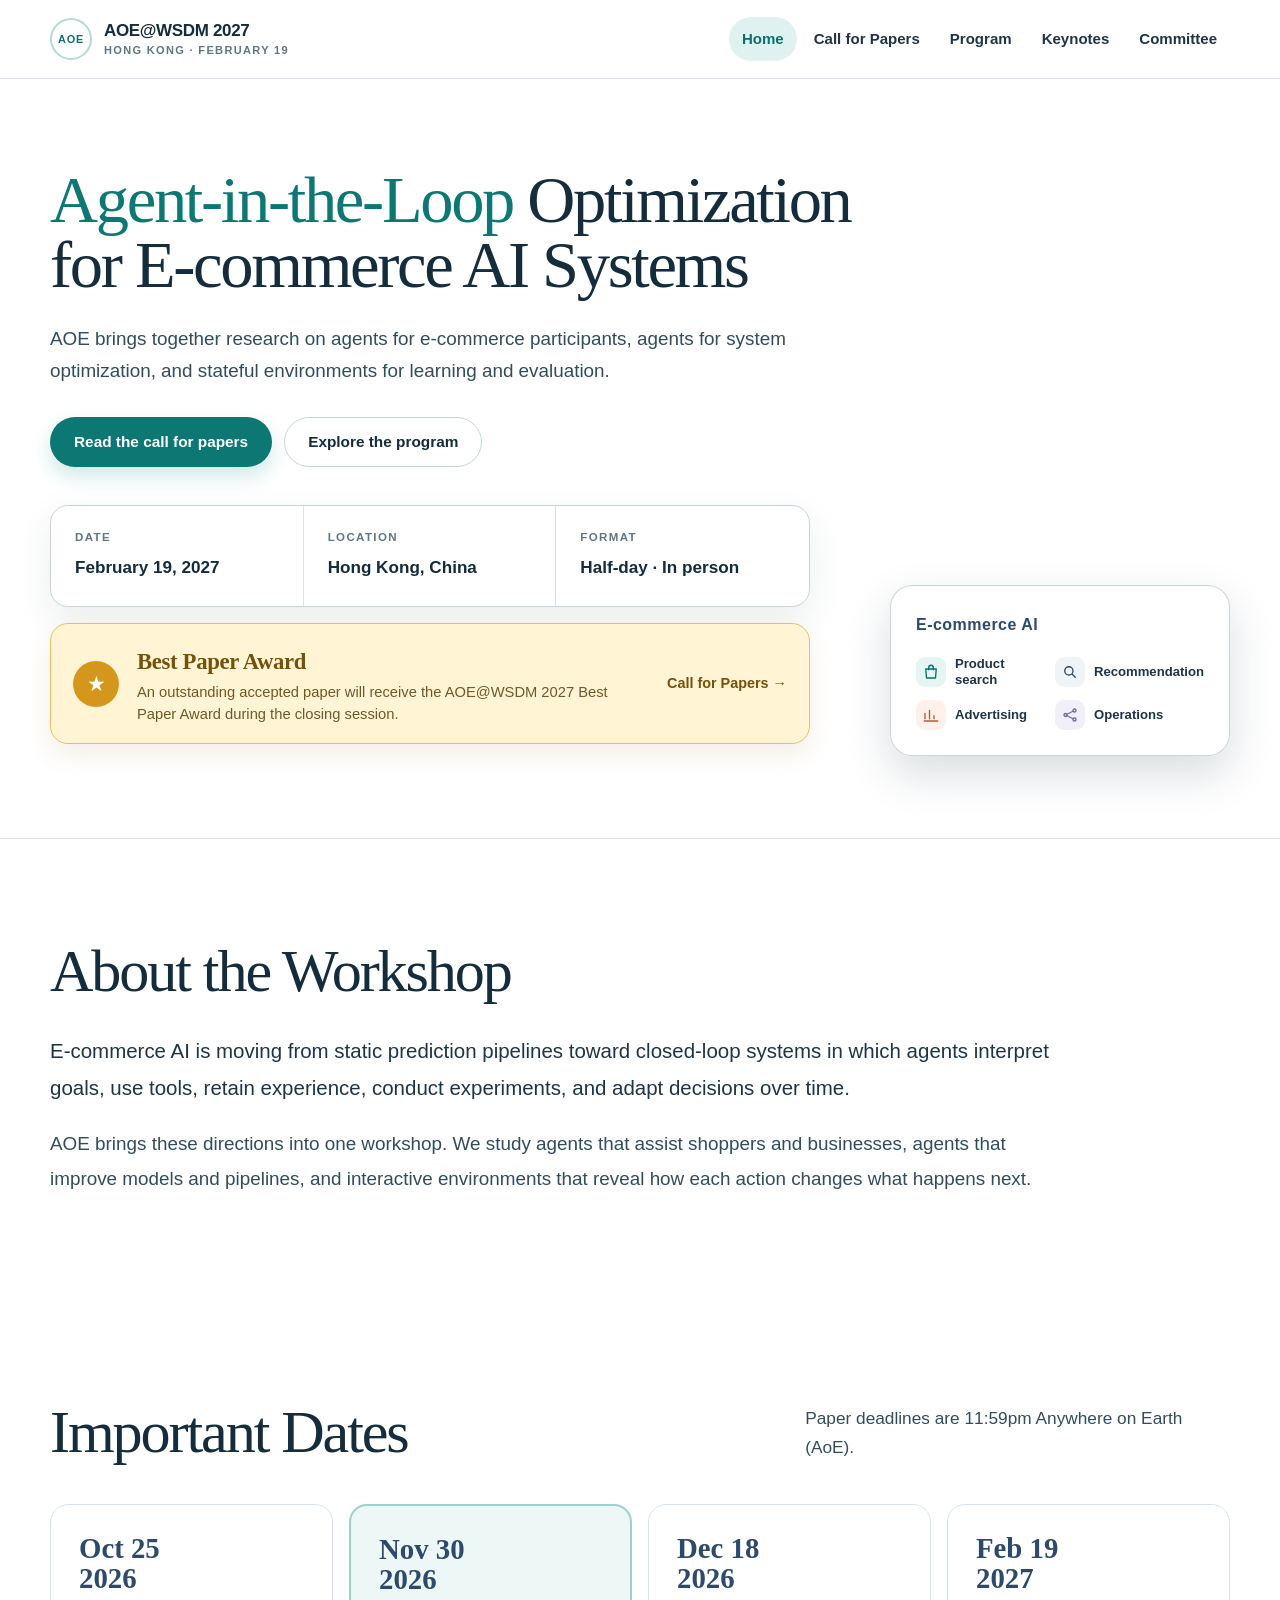
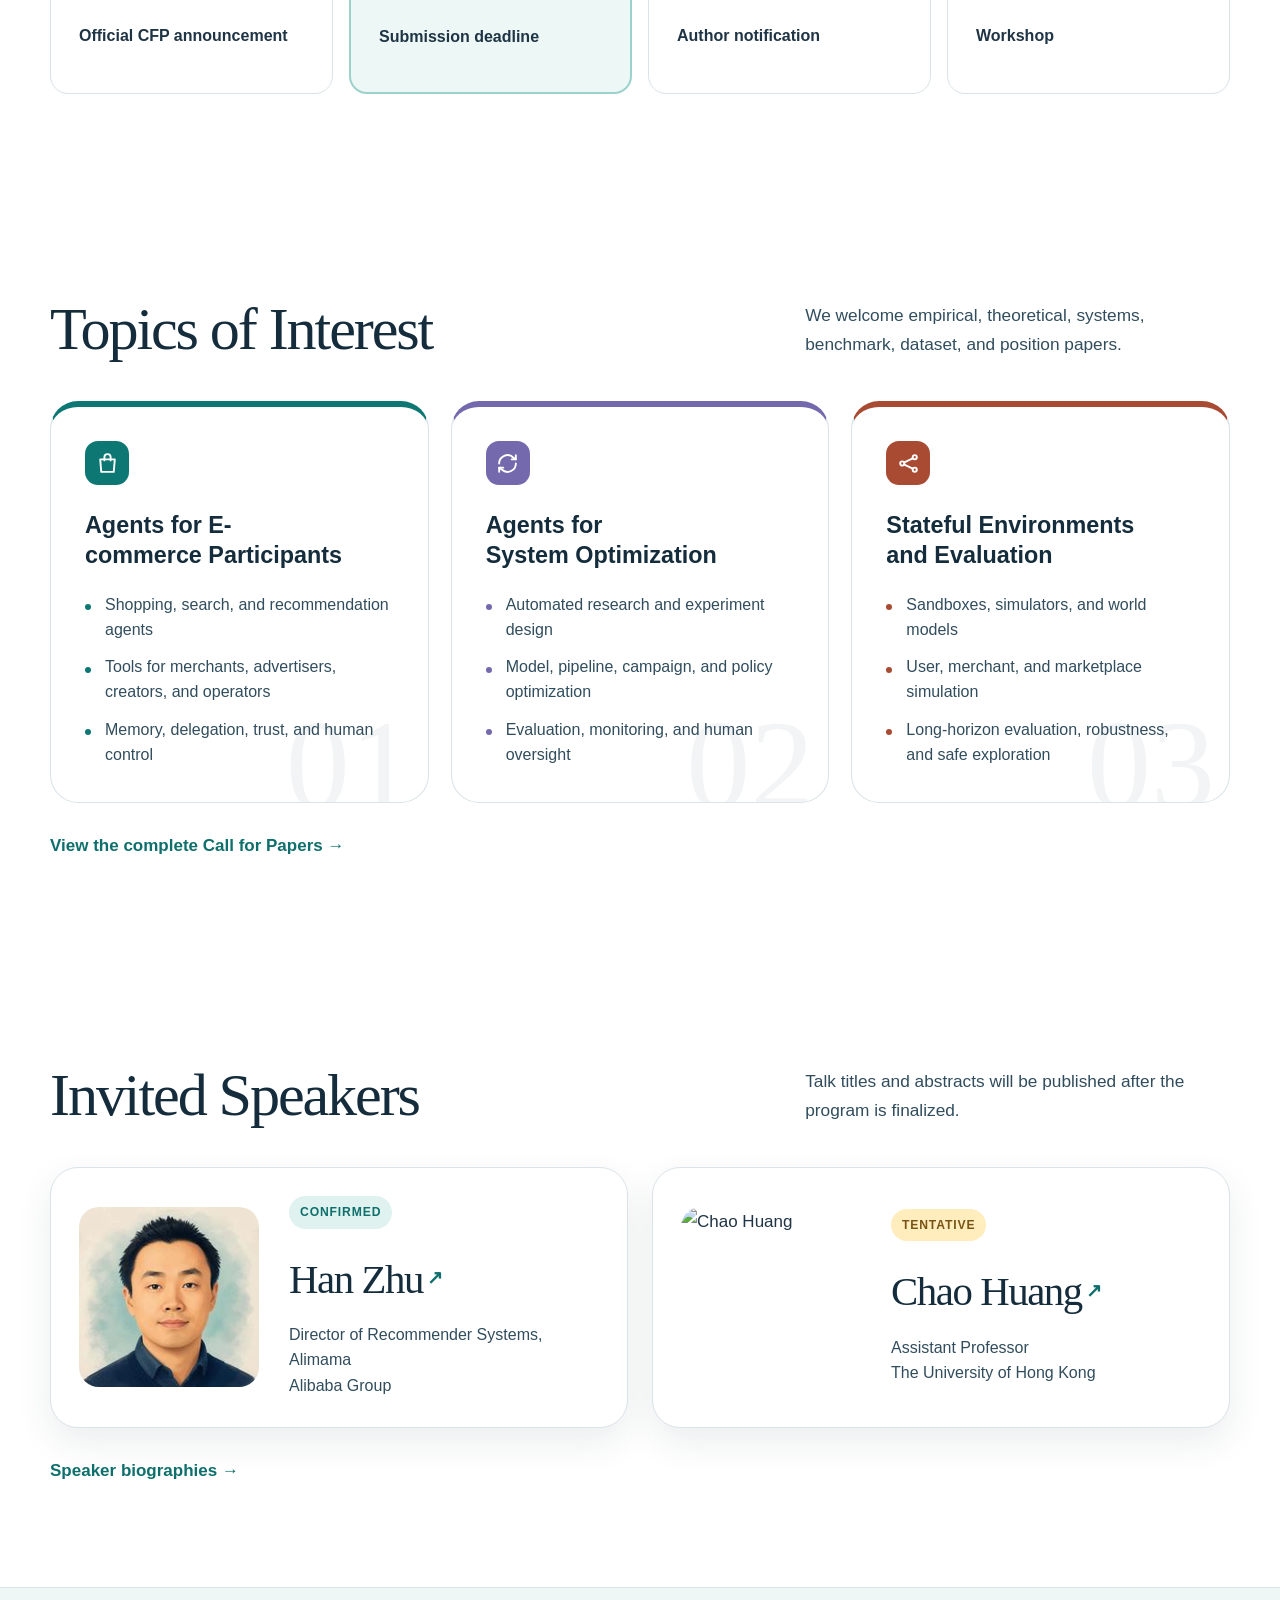
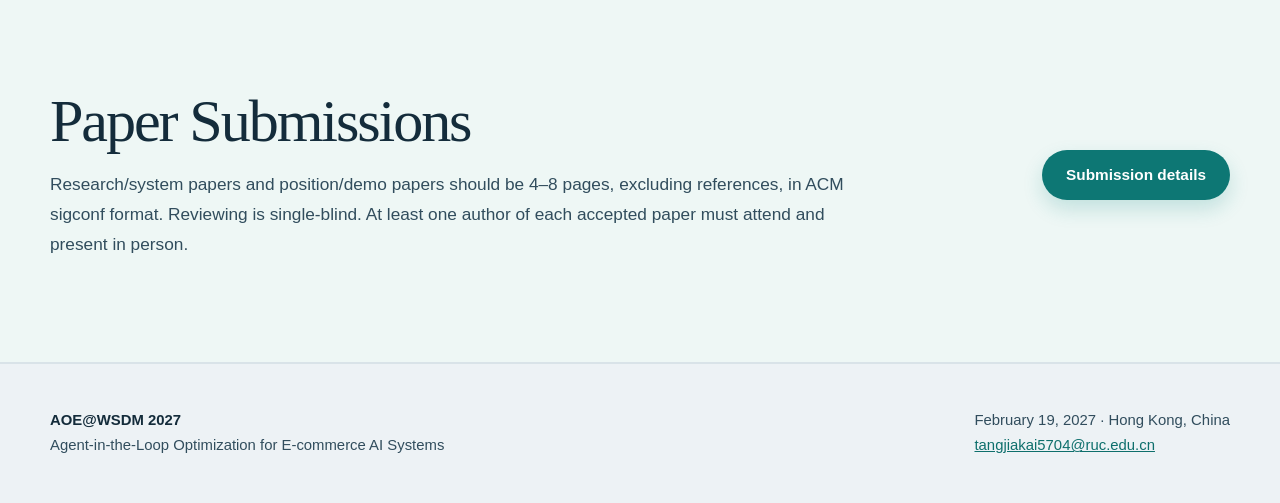
==== index.html @ 55977956 "Publish AOE workshop website" ====
<!DOCTYPE html>

<html lang="en">
<head>
<meta charset="utf-8"/>
<meta content="width=device-width, initial-scale=1" name="viewport"/>
<meta content="AOE@WSDM 2027 — Workshop on Agent-in-the-Loop Optimization for E-commerce AI Systems, February 19, 2027 in Hong Kong." name="description"/>
<title>AOE@WSDM 2027</title>
<link rel="icon" type="image/svg+xml" href="assets/favicon.svg">
<link href="assets/style.css" rel="stylesheet"/>
</head>
<body>
<a class="skip-link" href="#main">Skip to content</a>
<header class="site-header">
<div class="container header-inner">
<a aria-label="AOE at WSDM 2027 home" class="brand" href="index.html">
<span class="brand-mark">AOE</span>
<span class="brand-copy">AOE@WSDM 2027<small>Hong Kong · February 19</small></span>
</a>
<button aria-controls="site-nav" aria-expanded="false" class="menu-toggle" type="button">Menu</button>
<nav aria-label="Primary navigation" class="site-nav" id="site-nav">
<a aria-current="page" href="index.html">Home</a>
<a href="cfp.html">Call for Papers</a>
<a href="program.html">Program</a>
<a href="keynotes.html">Keynotes</a>
<a href="committee.html">Committee</a>

</nav>
</div>
</header>
<main id="main">
<section class="hero">
<div class="container">
<div class="hero-grid">
<div class="hero-copy" data-reveal="">
<h1><span class="hero-title-main"><em>Agent-in-the-Loop</em> Optimization</span><span class="hero-title-sub">for E-commerce AI Systems</span></h1>
<p class="hero-summary">AOE brings together research on agents for e-commerce participants, agents for system optimization, and stateful environments for learning and evaluation.</p>
<div class="hero-actions">
<a class="button button-primary" href="cfp.html">Read the call for papers</a>
<a class="button button-secondary" href="program.html">Explore the program</a>
</div>
</div>
</div>
<div class="hero-meta" data-reveal="">
<div class="meta-item"><span>Date</span><strong>February 19, 2027</strong></div>
<div class="meta-item"><span>Location</span><strong>Hong Kong, China</strong></div>
<div class="meta-item"><span>Format</span><strong>Half-day · In person</strong></div>
</div>
<div class="award-banner" data-reveal="">
<div aria-hidden="true" class="award-symbol">★</div>
<div class="award-copy"><strong>Best Paper Award</strong><span>An outstanding accepted paper will receive the AOE@WSDM 2027 Best Paper Award during the closing session.</span></div>
<a href="cfp.html">Call for Papers →</a>
</div>
<aside aria-label="E-commerce AI topics" class="commerce-panel" data-reveal="">
<strong>E-commerce AI</strong>
<div class="commerce-grid">
<span><svg aria-hidden="true" viewbox="0 0 24 24"><path d="M5 8h14l-1 12H6L5 8Z"></path><path d="M9 9V6a3 3 0 0 1 6 0v3"></path></svg>Product search</span>
<span><svg aria-hidden="true" viewbox="0 0 24 24"><circle cx="10.5" cy="10.5" r="5.5"></circle><path d="m15 15 4 4"></path></svg>Recommendation</span>
<span><svg aria-hidden="true" viewbox="0 0 24 24"><path d="M4 17V10M10 17V6M16 17v-4M3 20h18"></path></svg>Advertising</span>
<span><svg aria-hidden="true" viewbox="0 0 24 24"><circle cx="6" cy="12" r="2"></circle><circle cx="18" cy="6" r="2"></circle><circle cx="18" cy="18" r="2"></circle><path d="m8 11 8-4M8 13l8 4"></path></svg>Operations</span>
</div>
</aside>
</div>
</section>
<section class="section section-white" id="about">
<div class="container content-section">
<div class="section-head" data-reveal="">
<div><h2>About the Workshop</h2></div>
</div>
<div class="about-copy" data-reveal="">
<p>E-commerce AI is moving from static prediction pipelines toward closed-loop systems in which agents interpret goals, use tools, retain experience, conduct experiments, and adapt decisions over time.</p>
<p>AOE brings these directions into one workshop. We study agents that assist shoppers and businesses, agents that improve models and pipelines, and interactive environments that reveal how each action changes what happens next.</p>
</div>
</div>
</section>
<section class="section" id="dates">
<div class="container">
<div class="section-head" data-reveal="">
<div><h2>Important Dates</h2></div>
<p class="lead">Paper deadlines are 11:59pm Anywhere on Earth (AoE).</p>
</div>
<div class="date-grid" data-reveal="">
<div class="date-item"><time datetime="2026-10-25">Oct 25<br/>2026</time><span>Official CFP announcement</span></div>
<div class="date-item is-key"><time datetime="2026-11-30">Nov 30<br/>2026</time><span>Submission deadline</span></div>
<div class="date-item"><time datetime="2026-12-18">Dec 18<br/>2026</time><span>Author notification</span></div>
<div class="date-item"><time datetime="2027-02-19">Feb 19<br/>2027</time><span>Workshop</span></div>
</div>
</div>
</section>
<section class="section section-white" id="topics">
<div class="container">
<div class="section-head" data-reveal="">
<div><h2>Topics of Interest</h2></div>
<p class="lead">We welcome empirical, theoretical, systems, benchmark, dataset, and position papers.</p>
</div>
<div class="loop-grid" data-reveal="">
<article class="loop-card" data-number="01"><div aria-hidden="true" class="loop-icon"><svg viewbox="0 0 24 24"><path d="M5 8h14l-1 12H6L5 8Z"></path><path d="M9 9V6a3 3 0 0 1 6 0v3"></path></svg></div><h3>Agents for E-commerce Participants</h3><ul><li>Shopping, search, and recommendation agents</li><li>Tools for merchants, advertisers, creators, and operators</li><li>Memory, delegation, trust, and human control</li></ul></article>
<article class="loop-card" data-number="02"><div aria-hidden="true" class="loop-icon"><svg viewbox="0 0 24 24"><path d="M4 12a8 8 0 0 1 13.5-5.8L20 8"></path><path d="M20 4v4h-4"></path><path d="M20 12a8 8 0 0 1-13.5 5.8L4 16"></path><path d="M4 20v-4h4"></path></svg></div><h3>Agents for System Optimization</h3><ul><li>Automated research and experiment design</li><li>Model, pipeline, campaign, and policy optimization</li><li>Evaluation, monitoring, and human oversight</li></ul></article>
<article class="loop-card" data-number="03"><div aria-hidden="true" class="loop-icon"><svg viewbox="0 0 24 24"><circle cx="6" cy="12" r="2"></circle><circle cx="18" cy="6" r="2"></circle><circle cx="18" cy="18" r="2"></circle><path d="m8 11 8-4M8 13l8 4"></path></svg></div><h3>Stateful Environments and Evaluation</h3><ul><li>Sandboxes, simulators, and world models</li><li>User, merchant, and marketplace simulation</li><li>Long-horizon evaluation, robustness, and safe exploration</li></ul></article>
</div>
<p class="section-link" data-reveal=""><a href="cfp.html">View the complete Call for Papers →</a></p>
</div>
</section>
<section class="section" id="speakers">
<div class="container">
<div class="section-head" data-reveal="">
<div><h2>Invited Speakers</h2></div>
<p class="lead">Talk titles and abstracts will be published after the program is finalized.</p>
</div>
<div class="home-speakers" data-reveal="">
<article><img alt="Han Zhu" height="720" src="assets/han-zhu-ai.webp" width="720"/><div><span class="tag">Confirmed</span><h3><a href="https://scholar.google.com/citations?user=kAT8BcIAAAAJ&amp;hl=en" rel="noopener" target="_blank">Han Zhu</a></h3><p>Director of Recommender Systems, Alimama<br/>Alibaba Group</p></div></article>
<article><img alt="Chao Huang" height="720" src="assets/chao-huang.webp" width="720"/><div><span class="tag tentative">Tentative</span><h3><a href="https://datascience.hku.hk/people/chao-huang/" rel="noopener" target="_blank">Chao Huang</a></h3><p>Assistant Professor<br/>The University of Hong Kong</p></div></article>
</div>
<p class="section-link" data-reveal=""><a href="keynotes.html">Speaker biographies →</a></p>
</div>
</section>
<section class="section section-mint" id="submission">
<div class="container submission-summary" data-reveal="">
<div><h2>Paper Submissions</h2><p>Research/system papers and position/demo papers should be 4–8 pages, excluding references, in ACM sigconf format. Reviewing is single-blind. At least one author of each accepted paper must attend and present in person.</p></div>
<a class="button button-primary" href="cfp.html">Submission details</a>
</div>
</section>
</main>
<footer class="site-footer"><div class="container footer-inner"><p><strong>AOE@WSDM 2027</strong><br/>Agent-in-the-Loop Optimization for E-commerce AI Systems</p><p>February 19, 2027 · Hong Kong, China<br/><a href="mailto:tangjiakai5704@ruc.edu.cn">tangjiakai5704@ruc.edu.cn</a></p></div></footer>
<script src="assets/site.js"></script>
</body>
</html>
---- assets/style.css ----
:root {
  --ink: #1f3445;
  --ink-strong: #142c3b;
  --text: #314d5d;
  --muted: #607684;
  --teal: #0d7774;
  --teal-dark: #0e6f6c;
  --teal-soft: #e4f5f2;
  --navy: #2d4a6b;
  --blue-soft: #eef4f8;
  --orange: #a94a32;
  --orange-soft: #fff1e9;
  --purple: #7569ad;
  --purple-soft: #f1eff9;
  --award: #d4971c;
  --award-dark: #76510a;
  --award-bg: #fff5d5;
  --paper: #f6f8fa;
  --white: #fff;
  --line: #d9e3e8;
  --line-strong: #c6d5dd;
  --shadow: 0 14px 36px rgba(31, 52, 69, .09);
  --radius-lg: 28px;
  --radius: 18px;
  --container: min(1180px, calc(100% - 48px));
}

* { box-sizing: border-box; }
html { scroll-behavior: smooth; }
body {
  margin: 0;
  overflow-x: hidden;
  color: var(--ink);
  background: var(--white);
  font-family: "Helvetica Neue", Arial, ui-sans-serif, sans-serif;
  font-size: 17px;
  line-height: 1.72;
  text-rendering: optimizeLegibility;
}
::selection { color: var(--ink-strong); background: #cdece8; }
a { color: inherit; }
img { display: block; max-width: 100%; }
button { font: inherit; }
.container { width: var(--container); margin-inline: auto; }
.skip-link { position: fixed; top: 10px; left: 10px; z-index: 100; padding: 9px 14px; transform: translateY(-180%); border-radius: 999px; color: white; background: var(--ink-strong); text-decoration: none; }
.skip-link:focus { transform: none; }

.site-header { position: sticky; top: 0; z-index: 40; border-bottom: 1px solid var(--line); background: rgba(255,255,255,.96); }
.header-inner { min-height: 78px; display: flex; align-items: center; justify-content: space-between; gap: 28px; }
.brand { display: inline-flex; align-items: center; gap: 12px; color: var(--ink-strong); text-decoration: none; font-weight: 800; letter-spacing: -.02em; }
.brand-mark { width: 42px; height: 42px; display: grid; place-items: center; flex: 0 0 auto; border: 2px solid #b8d8d6; border-radius: 50%; color: var(--teal-dark); font-size: .68rem; letter-spacing: .07em; }
.brand-copy { display: grid; line-height: 1.05; }
.brand-copy small { margin-top: 5px; color: var(--muted); font-size: .69rem; font-weight: 700; letter-spacing: .12em; text-transform: uppercase; }
.site-nav { display: flex; align-items: center; gap: 4px; }
.site-nav a { padding: 9px 13px; border-radius: 999px; color: var(--ink); text-decoration: none; font-size: .94rem; font-weight: 700; }
.site-nav a:hover, .site-nav a:focus-visible { color: var(--teal-dark); background: #eff7f6; }
.site-nav a[aria-current="page"] { color: var(--teal-dark); background: #dff2ef; }
.menu-toggle { display: none; padding: 9px 14px; border: 1px solid var(--line-strong); border-radius: 999px; color: var(--ink-strong); background: white; font-weight: 750; }

h1, h2, h3 { margin-top: 0; text-wrap: balance; }
.hero h1, .page-hero h1, .section h2, .speaker-card h2, .home-speakers h3, .award-copy strong, .award-note strong {
  font-family: Georgia, "Times New Roman", serif;
  font-weight: 500;
  letter-spacing: -.035em;
}

.hero {
  position: relative;
  min-height: 760px;
  overflow: hidden;
  border-bottom: 1px solid var(--line);
  background:
    linear-gradient(90deg, #fff 0%, #fff 43%, rgba(255,255,255,.95) 52%, rgba(255,255,255,.35) 72%, rgba(255,255,255,.08) 100%),
    url("hong-kong-harbour.webp") 82% center / cover no-repeat;
}
.hero::after { content: ""; position: absolute; inset: auto 0 0; height: 90px; background: linear-gradient(to bottom, transparent, rgba(255,255,255,.8)); pointer-events: none; }
.hero > .container { position: relative; z-index: 2; padding-top: 88px; padding-bottom: 82px; }
.hero-copy { max-width: 990px; }
.hero h1 { max-width: 1100px; margin-bottom: 26px; color: var(--ink-strong); font-size: clamp(3.8rem, 5.2vw, 4.85rem); line-height: .98; }
.hero h1 em { color: var(--teal); font-style: normal; }
.hero-title-main, .hero-title-sub { display: block; }
.hero-title-main { white-space: nowrap; }
.hero-summary { max-width: 760px; margin: 0; color: var(--text); font-size: 1.18rem; line-height: 1.68; }
.hero-actions { display: flex; flex-wrap: wrap; gap: 12px; margin-top: 30px; }
.button { display: inline-flex; align-items: center; justify-content: center; min-height: 50px; padding: 0 23px; border: 1px solid transparent; border-radius: 999px; text-decoration: none; font-size: .96rem; font-weight: 780; transition: transform .18s ease, box-shadow .18s ease, background .18s ease; }
.button:hover { transform: translateY(-2px); }
.button-primary { color: white; background: var(--teal); box-shadow: 0 9px 20px rgba(22,139,135,.20); }
.button-primary:hover { background: var(--teal-dark); }
.button-secondary { border-color: var(--line-strong); color: var(--ink-strong); background: white; }
.button-secondary:hover { box-shadow: var(--shadow); }
.button-muted { width: 100%; margin-top: 22px; color: var(--muted); background: var(--paper); cursor: default; }
.hero-meta { display: grid; grid-template-columns: repeat(3, 1fr); max-width: 760px; margin-top: 38px; overflow: hidden; border: 1px solid var(--line-strong); border-radius: var(--radius); background: white; box-shadow: var(--shadow); }
.meta-item { min-height: 100px; padding: 22px 24px; border-right: 1px solid var(--line); }
.meta-item:last-child { border-right: 0; }
.meta-item span { display: block; margin-bottom: 5px; color: var(--muted); font-size: .72rem; font-weight: 800; letter-spacing: .12em; text-transform: uppercase; }
.meta-item strong { color: var(--ink-strong); font-size: 1.07rem; }
.award-banner { display: grid; grid-template-columns: auto minmax(0, 1fr) auto; align-items: center; gap: 18px; max-width: 760px; margin-top: 16px; padding: 18px 22px; border: 1px solid #e5c35c; border-radius: var(--radius); color: var(--award-dark); background: var(--award-bg); box-shadow: 0 10px 26px rgba(142,102,22,.11); }
.award-symbol { width: 46px; height: 46px; display: grid; place-items: center; border-radius: 50%; color: white; background: var(--award); font-size: 1.3rem; }
.award-copy { display: grid; gap: 1px; }
.award-copy strong { font-size: 1.42rem; font-weight: 600; letter-spacing: -.015em; }
.award-copy span { color: #6f5927; font-size: .92rem; line-height: 1.48; }
.award-banner > a { color: var(--award-dark); font-size: .9rem; font-weight: 800; text-decoration: none; white-space: nowrap; }
.award-banner > a:hover { text-decoration: underline; text-underline-offset: 4px; }
.commerce-panel { position: absolute; right: 0; bottom: 70px; width: 340px; padding: 25px; border: 1px solid rgba(198,213,221,.95); border-radius: 22px; background: rgba(255,255,255,.94); box-shadow: 0 18px 45px rgba(20,44,59,.16); }
.commerce-panel > strong { display: block; margin-bottom: 17px; color: var(--navy); font-size: 1rem; letter-spacing: .03em; }
.commerce-grid { display: grid; grid-template-columns: 1fr 1fr; gap: 12px; }
.commerce-grid span { display: grid; grid-template-columns: 30px 1fr; align-items: center; gap: 9px; color: var(--ink); font-size: .82rem; font-weight: 700; line-height: 1.25; }
.commerce-grid svg { width: 30px; height: 30px; padding: 6px; border-radius: 9px; fill: none; stroke: currentColor; stroke-width: 1.8; stroke-linecap: round; stroke-linejoin: round; color: var(--teal-dark); background: var(--teal-soft); }
.commerce-grid span:nth-child(2) svg { color: var(--navy); background: var(--blue-soft); }
.commerce-grid span:nth-child(3) svg { color: #b85b42; background: var(--orange-soft); }
.commerce-grid span:nth-child(4) svg { color: var(--purple); background: var(--purple-soft); }

.section { padding: clamp(82px, 8vw, 112px) 0; }
.section-white { background: white; }
.section-mint { border-block: 1px solid var(--line); background: #eef7f5; }
.section-head { display: grid; grid-template-columns: minmax(0, 1fr) minmax(300px, .62fr); align-items: end; gap: 70px; margin-bottom: 42px; }
.section h2 { margin-bottom: 0; color: var(--ink-strong); font-size: clamp(3.1rem, 4.7vw, 4.55rem); line-height: 1; }
.lead { margin: 0; color: var(--text); font-size: 1.08rem; line-height: 1.68; }
.content-section .section-head { display: block; margin-bottom: 30px; }
.about-copy { max-width: 1000px; color: var(--text); font-size: 1.18rem; line-height: 1.85; }
.about-copy p { margin: 0; }
.about-copy p:first-child { color: var(--ink); font-size: 1.28rem; }
.about-copy p + p { margin-top: 20px; }

.date-grid { display: grid; grid-template-columns: repeat(4, 1fr); gap: 16px; }
.date-item { min-height: 190px; padding: 28px; border: 1px solid var(--line); border-radius: var(--radius); background: white; }
.date-item.is-key { border: 2px solid #9cd2cb; background: #edf8f6; }
.date-item time { display: block; color: var(--navy); font-family: Georgia, serif; font-size: 1.8rem; font-weight: 600; line-height: 1.05; }
.date-item span { display: block; margin-top: 30px; color: var(--ink); font-size: 1rem; font-weight: 750; line-height: 1.45; }

.loop-grid { display: grid; grid-template-columns: repeat(3, 1fr); gap: 22px; }
.loop-card { position: relative; min-height: 360px; overflow: hidden; padding: 34px; border: 1px solid var(--line); border-radius: var(--radius-lg); background: white; }
.loop-card:nth-child(1) { border-top: 6px solid var(--teal); }
.loop-card:nth-child(2) { border-top: 6px solid var(--purple); }
.loop-card:nth-child(3) { border-top: 6px solid var(--orange); }
.loop-card::after { content: attr(data-number); position: absolute; right: 14px; bottom: -27px; color: rgba(31,52,69,.055); font-family: Georgia, serif; font-size: 8rem; line-height: 1; }
.loop-icon { width: 44px; height: 44px; display: grid; place-items: center; border-radius: 13px; color: white; background: var(--teal); font-size: .77rem; font-weight: 850; }
.loop-card:nth-child(2) .loop-icon { background: var(--purple); }
.loop-card:nth-child(3) .loop-icon { background: var(--orange); }
.loop-card h3 { position: relative; z-index: 1; margin: 26px 0 0; color: var(--ink-strong); font-size: 1.46rem; line-height: 1.28; }
.loop-card ul { position: relative; z-index: 1; margin: 22px 0 0; padding: 0; list-style: none; }
.loop-card li { position: relative; margin-top: 13px; padding-left: 20px; color: var(--text); font-size: 1rem; line-height: 1.55; }
.loop-card li::before { content: ""; position: absolute; left: 0; top: .7em; width: 6px; height: 6px; border-radius: 50%; background: var(--teal); }
.loop-card:nth-child(2) li::before { background: var(--purple); }
.loop-card:nth-child(3) li::before { background: var(--orange); }
.section-link { margin: 28px 0 0; }
.section-link a { color: var(--teal-dark); font-weight: 800; text-decoration: none; }
.section-link a:hover { text-decoration: underline; text-underline-offset: 4px; }

.home-speakers { display: grid; grid-template-columns: repeat(2, minmax(0, 1fr)); gap: 24px; }
.home-speakers article { display: grid; grid-template-columns: 180px minmax(0, 1fr); align-items: center; gap: 30px; min-height: 238px; padding: 28px; border: 1px solid var(--line); border-radius: var(--radius-lg); background: white; box-shadow: var(--shadow); }
.home-speakers img { width: 180px; height: 180px; object-fit: cover; border-radius: 20px; }
.home-speakers h3 { margin: 16px 0 7px; color: var(--ink-strong); font-size: 2.55rem; }
.home-speakers p { margin: 0; color: var(--text); font-size: 1rem; line-height: 1.6; }
.tag { display: inline-flex; padding: 6px 11px; border-radius: 999px; color: var(--teal-dark); background: #dff2ef; font-size: .76rem; font-weight: 850; letter-spacing: .07em; text-transform: uppercase; }
.tag.tentative { color: #775415; background: #ffedbd; }

.submission-summary { display: grid; grid-template-columns: minmax(0, 1fr) auto; align-items: center; gap: 64px; }
.submission-summary h2 { margin-bottom: 18px; }
.submission-summary p { max-width: 820px; margin: 0; color: var(--text); font-size: 1.08rem; line-height: 1.75; }

.page-hero { padding: clamp(72px, 8vw, 104px) 0; border-bottom: 1px solid var(--line); background: var(--blue-soft); }
.page-hero-inner { max-width: 900px; }
.page-hero h1 { margin: 0; color: var(--ink-strong); font-size: clamp(3.5rem, 6vw, 5.7rem); line-height: .98; }
.page-hero p { max-width: 780px; margin: 22px 0 0; color: var(--text); font-size: 1.18rem; line-height: 1.72; }
.page-grid { display: grid; grid-template-columns: minmax(0, 1fr) 320px; align-items: start; gap: clamp(52px, 7vw, 88px); }
.prose { max-width: 830px; }
.prose h2 { margin: 66px 0 18px; color: var(--ink-strong); font-size: clamp(2.2rem, 3.3vw, 3rem); line-height: 1.08; }
.prose h2:first-child { margin-top: 0; }
.prose h3 { margin: 40px 0 12px; color: var(--navy); font-size: 1.28rem; line-height: 1.4; }
.prose p, .prose li { color: var(--text); font-size: 1.02rem; line-height: 1.77; }
.prose ul { margin: 14px 0 28px; padding: 20px 26px 20px 46px; border: 1px solid var(--line); border-radius: var(--radius); background: #fafcfd; }
.prose li { margin: 9px 0; padding-left: 6px; }
.prose li::marker { color: var(--teal); }
.format-grid { display: grid; grid-template-columns: repeat(2, 1fr); gap: 16px; margin: 26px 0; }
.format-card { padding: 27px; border: 1px solid var(--line); border-radius: var(--radius); background: white; }
.format-card span { display: inline-flex; padding: 5px 10px; border-radius: 999px; color: var(--teal-dark); background: var(--teal-soft); font-size: .76rem; font-weight: 850; letter-spacing: .07em; text-transform: uppercase; }
.format-card h3 { margin: 16px 0 8px; color: var(--ink-strong); }
.format-card p { margin: 0; font-size: .98rem; }
.notice { margin: 28px 0; padding: 21px 24px; border-left: 5px solid var(--teal); color: var(--text); background: #eef7f6; }
.award-note { display: grid; grid-template-columns: auto 1fr; gap: 17px; margin: 30px 0; padding: 23px 25px; border: 1px solid #e5c35c; border-radius: var(--radius); background: var(--award-bg); }
.award-note > span { width: 40px; height: 40px; display: grid; place-items: center; border-radius: 50%; color: white; background: var(--award); }
.award-note strong { color: var(--award-dark); font-size: 1.4rem; font-weight: 600; }
.award-note p { margin: 5px 0 0; color: #69582f; }
.side-card { position: sticky; top: 104px; padding: 28px; border: 1px solid var(--line); border-radius: var(--radius); background: white; box-shadow: var(--shadow); }
.side-card h2 { margin: 0 0 20px; font-family: inherit; font-size: 1.38rem; font-weight: 800; letter-spacing: -.02em; }
.side-card dl { margin: 0; }
.side-card dt { margin-top: 17px; color: var(--muted); font-size: .75rem; font-weight: 850; letter-spacing: .1em; text-transform: uppercase; }
.side-card dd { margin: 3px 0 0; color: var(--ink-strong); font-weight: 750; line-height: 1.5; }

.schedule-wrap { overflow: hidden; border: 1px solid var(--line); border-radius: var(--radius-lg); background: white; box-shadow: var(--shadow); }
.schedule { width: 100%; border-collapse: collapse; }
.schedule th, .schedule td { padding: 22px 27px; border-bottom: 1px solid var(--line); text-align: left; }
.schedule tr:last-child td { border-bottom: 0; }
.schedule th { color: var(--navy); background: #eef3f6; font-size: .78rem; letter-spacing: .12em; text-transform: uppercase; }
.schedule td { color: var(--ink); font-size: 1.02rem; }
.schedule td:first-child { width: 175px; color: var(--teal-dark); font-weight: 850; white-space: nowrap; }
.schedule td strong { color: var(--ink-strong); }

.speaker-stack { display: grid; gap: 22px; }
.speaker-card { display: grid; grid-template-columns: 230px minmax(0, 1fr); align-items: center; gap: 42px; padding: 38px; border: 1px solid var(--line); border-radius: var(--radius-lg); background: white; box-shadow: var(--shadow); }
.speaker-photo { width: 230px; height: 230px; overflow: hidden; border-radius: 24px; background: var(--paper); }
.speaker-photo img { width: 100%; height: 100%; object-fit: cover; }
.speaker-card h2 { margin: 15px 0 4px; color: var(--ink-strong); font-size: clamp(2.8rem, 4vw, 4rem); }
.speaker-role { margin: 0 0 13px; color: var(--teal-dark); font-size: .96rem; font-weight: 780; }
.speaker-card p:last-child { margin: 0; color: var(--text); font-size: 1rem; line-height: 1.72; }

.person-grid { display: grid; grid-template-columns: repeat(2, minmax(0, 1fr)); gap: 24px; }
.person-card { position: relative; display: grid; grid-template-columns: 108px minmax(0, 1fr); grid-template-rows: auto auto 1fr; column-gap: 24px; align-items: start; min-height: 225px; padding: 29px; border: 1px solid var(--line); border-radius: var(--radius); background: white; }
.person-avatar { grid-column: 1; grid-row: 1 / span 3; width: 108px; height: 108px; overflow: hidden; border-radius: 22px; background: var(--paper); }
.person-avatar img { width: 100%; height: 100%; object-fit: cover; }
.person-card h3, .person-role, .person-card p:last-child { grid-column: 2; }
.person-card h3 { align-self: end; margin: 7px 0 4px; color: var(--ink-strong); font-size: 1.3rem; }
.person-role { min-height: 0; margin: 0 0 12px; color: var(--teal-dark); font-size: .88rem; font-weight: 780; line-height: 1.45; }
.person-card p:last-child { margin: 0; color: var(--text); font-size: .97rem; line-height: 1.68; }
.person-badge { position: absolute; right: 18px; top: 18px; padding: 5px 9px; border-radius: 999px; color: var(--teal-dark); background: var(--teal-soft); font-size: .68rem; font-weight: 850; letter-spacing: .07em; text-transform: uppercase; }

.empty-state { padding: clamp(48px, 8vw, 88px); border: 1px dashed #aebfc9; border-radius: var(--radius-lg); text-align: center; background: white; }
.empty-state h2 { max-width: 700px; margin: 0 auto 14px; color: var(--ink-strong); font-size: clamp(2.3rem, 4.2vw, 3.7rem); line-height: 1.08; }
.empty-state p { max-width: 680px; margin: 0 auto; color: var(--text); font-size: 1.05rem; }
.site-footer { padding: 44px 0; border-top: 1px solid var(--line); background: #edf2f5; }
.footer-inner { display: flex; justify-content: space-between; gap: 40px; color: var(--text); font-size: .93rem; }
.footer-inner p { margin: 0; }
.footer-inner strong { color: var(--ink-strong); }
.footer-inner a { color: var(--teal-dark); }

@media (prefers-reduced-motion: reduce) {
  *, *::before, *::after { scroll-behavior: auto !important; animation: none !important; transition: none !important; }
}

@media (max-width: 1080px) {
  .hero-title-main { white-space: normal; }
  .commerce-panel { display: none; }
  .person-grid { grid-template-columns: 1fr; }
}

@media (max-width: 920px) {
  :root { --container: min(100% - 36px, 1180px); }
  .menu-toggle { display: block; }
  .site-nav { display: none; position: absolute; top: 70px; left: 18px; right: 18px; padding: 14px; flex-direction: column; align-items: stretch; border: 1px solid var(--line); border-radius: var(--radius); background: white; box-shadow: var(--shadow); }
  .site-nav.is-open { display: flex; }
  .site-nav a { padding: 11px 13px; }
  .hero { min-height: 0; background: linear-gradient(180deg, rgba(255,255,255,.96) 0%, rgba(255,255,255,.78) 56%, rgba(255,255,255,.18) 100%), url("hong-kong-harbour.webp") center bottom / cover no-repeat; }
  .hero > .container { padding-top: 70px; padding-bottom: 310px; }
  .hero-copy { max-width: 850px; }
  .hero h1 { font-size: clamp(3.4rem, 8vw, 4.5rem); }
  .section-head { grid-template-columns: 1fr; gap: 20px; }
  .date-grid { grid-template-columns: repeat(2, 1fr); }
  .loop-grid { grid-template-columns: 1fr; }
  .loop-card { min-height: 0; }
  .home-speakers { grid-template-columns: 1fr; }
  .page-grid { grid-template-columns: 1fr; }
  .side-card { position: static; }
  .speaker-card { grid-template-columns: 190px minmax(0, 1fr); }
  .speaker-photo { width: 190px; height: 190px; }
  .submission-summary { grid-template-columns: 1fr; gap: 28px; }
  .submission-summary .button { justify-self: start; }
}

@media (max-width: 620px) {
  :root { --container: min(100% - 28px, 1180px); }
  body { font-size: 16px; }
  .header-inner { min-height: 70px; }
  .brand-copy small { display: none; }
  .brand-mark { width: 38px; height: 38px; }
  .hero > .container { padding-top: 58px; padding-bottom: 220px; }
  .hero h1 { font-size: clamp(2.72rem, 12vw, 3.35rem); }
  .hero-summary { font-size: 1.04rem; }
  .hero-actions { flex-direction: column; }
  .hero-actions .button { width: 100%; }
  .hero-meta { grid-template-columns: 1fr; }
  .meta-item { min-height: 78px; padding: 16px 20px; border-right: 0; border-bottom: 1px solid var(--line); }
  .meta-item:last-child { border-bottom: 0; }
  .award-banner { grid-template-columns: auto minmax(0, 1fr); gap: 14px; padding: 18px; }
  .award-banner > a { grid-column: 2; }
  .award-copy strong { font-size: 1.25rem; }
  .award-copy span { font-size: .9rem; }
  .section { padding: 72px 0; }
  .section h2 { font-size: clamp(2.7rem, 12vw, 3.5rem); }
  .about-copy, .about-copy p:first-child { font-size: 1.07rem; line-height: 1.8; }
  .date-grid, .format-grid { grid-template-columns: 1fr; }
  .date-item { min-height: 145px; }
  .date-item span { margin-top: 21px; }
  .loop-card { padding: 28px; }
  .home-speakers article { grid-template-columns: 110px minmax(0, 1fr); min-height: 0; gap: 20px; padding: 21px; }
  .home-speakers img { width: 110px; height: 110px; border-radius: 16px; }
  .home-speakers h3 { margin-top: 11px; font-size: 1.9rem; }
  .home-speakers p { font-size: .94rem; }
  .page-hero { padding: 64px 0; }
  .page-hero h1 { font-size: clamp(3rem, 14vw, 4.2rem); }
  .page-hero p { font-size: 1.05rem; }
  .prose ul { padding: 18px 20px 18px 39px; }
  .schedule-wrap { overflow: hidden; }
  .schedule { min-width: 0; table-layout: fixed; }
  .schedule th, .schedule td { padding: 16px 14px; }
  .schedule th:first-child, .schedule td:first-child { width: 112px; }
  .schedule td:first-child { font-size: .9rem; white-space: normal; }
  .speaker-card { grid-template-columns: 1fr; gap: 24px; padding: 27px; }
  .speaker-photo { width: 170px; height: 170px; }
  .person-card { grid-template-columns: 90px minmax(0, 1fr); min-height: 0; padding: 23px; column-gap: 18px; }
  .person-avatar { width: 90px; height: 90px; }
  .person-card .person-badge { position: static; grid-column: 2; grid-row: 1; justify-self: start; margin-bottom: 3px; }
  .person-card p:last-child { grid-column: 1 / -1; margin-top: 17px; }
  .footer-inner { flex-direction: column; gap: 18px; }
}
.loop-icon svg { width: 25px; height: 25px; fill: none; stroke: currentColor; stroke-width: 1.8; stroke-linecap: round; stroke-linejoin: round; }

/* Launch-readiness fixes. */
.portal-status { margin: 22px 0 0; padding-top: 18px; border-top: 1px solid var(--line); color: var(--text); font-size: .93rem; line-height: 1.55; }
.person-card h3 a, .speaker-card h2 a, .home-speakers h3 a { color: inherit; text-decoration: none; }
.person-card h3 a::after, .speaker-card h2 a::after, .home-speakers h3 a::after { content: " ↗"; color: var(--teal-dark); font-family: Arial, sans-serif; font-size: .47em; font-weight: 700; vertical-align: .45em; }
.person-card h3 a:hover, .speaker-card h2 a:hover, .home-speakers h3 a:hover { color: var(--teal-dark); text-decoration: underline; text-decoration-thickness: 1px; text-underline-offset: 4px; }

@media (max-width: 620px) {
  .hero > .container { padding-bottom: 165px; }
  .hero-meta { grid-template-columns: 1fr 1fr; }
  .meta-item { min-height: 72px; padding: 14px 17px; border-right: 1px solid var(--line); }
  .meta-item:first-child { grid-column: 1 / -1; border-right: 0; }
  .meta-item:nth-child(2) { border-bottom: 0; }
  .meta-item:last-child { border-right: 0; }
  .meta-item strong { font-size: .98rem; line-height: 1.35; }
  .date-grid { gap: 10px; }
  .date-item { display: grid; grid-template-columns: 105px minmax(0, 1fr); align-items: center; gap: 16px; min-height: 0; padding: 20px; }
  .date-item time { font-size: 1.42rem; }
  .date-item span { margin-top: 0; font-size: .96rem; }
  .page-hero { padding: 56px 0; }
  .section { padding: 66px 0; }
}
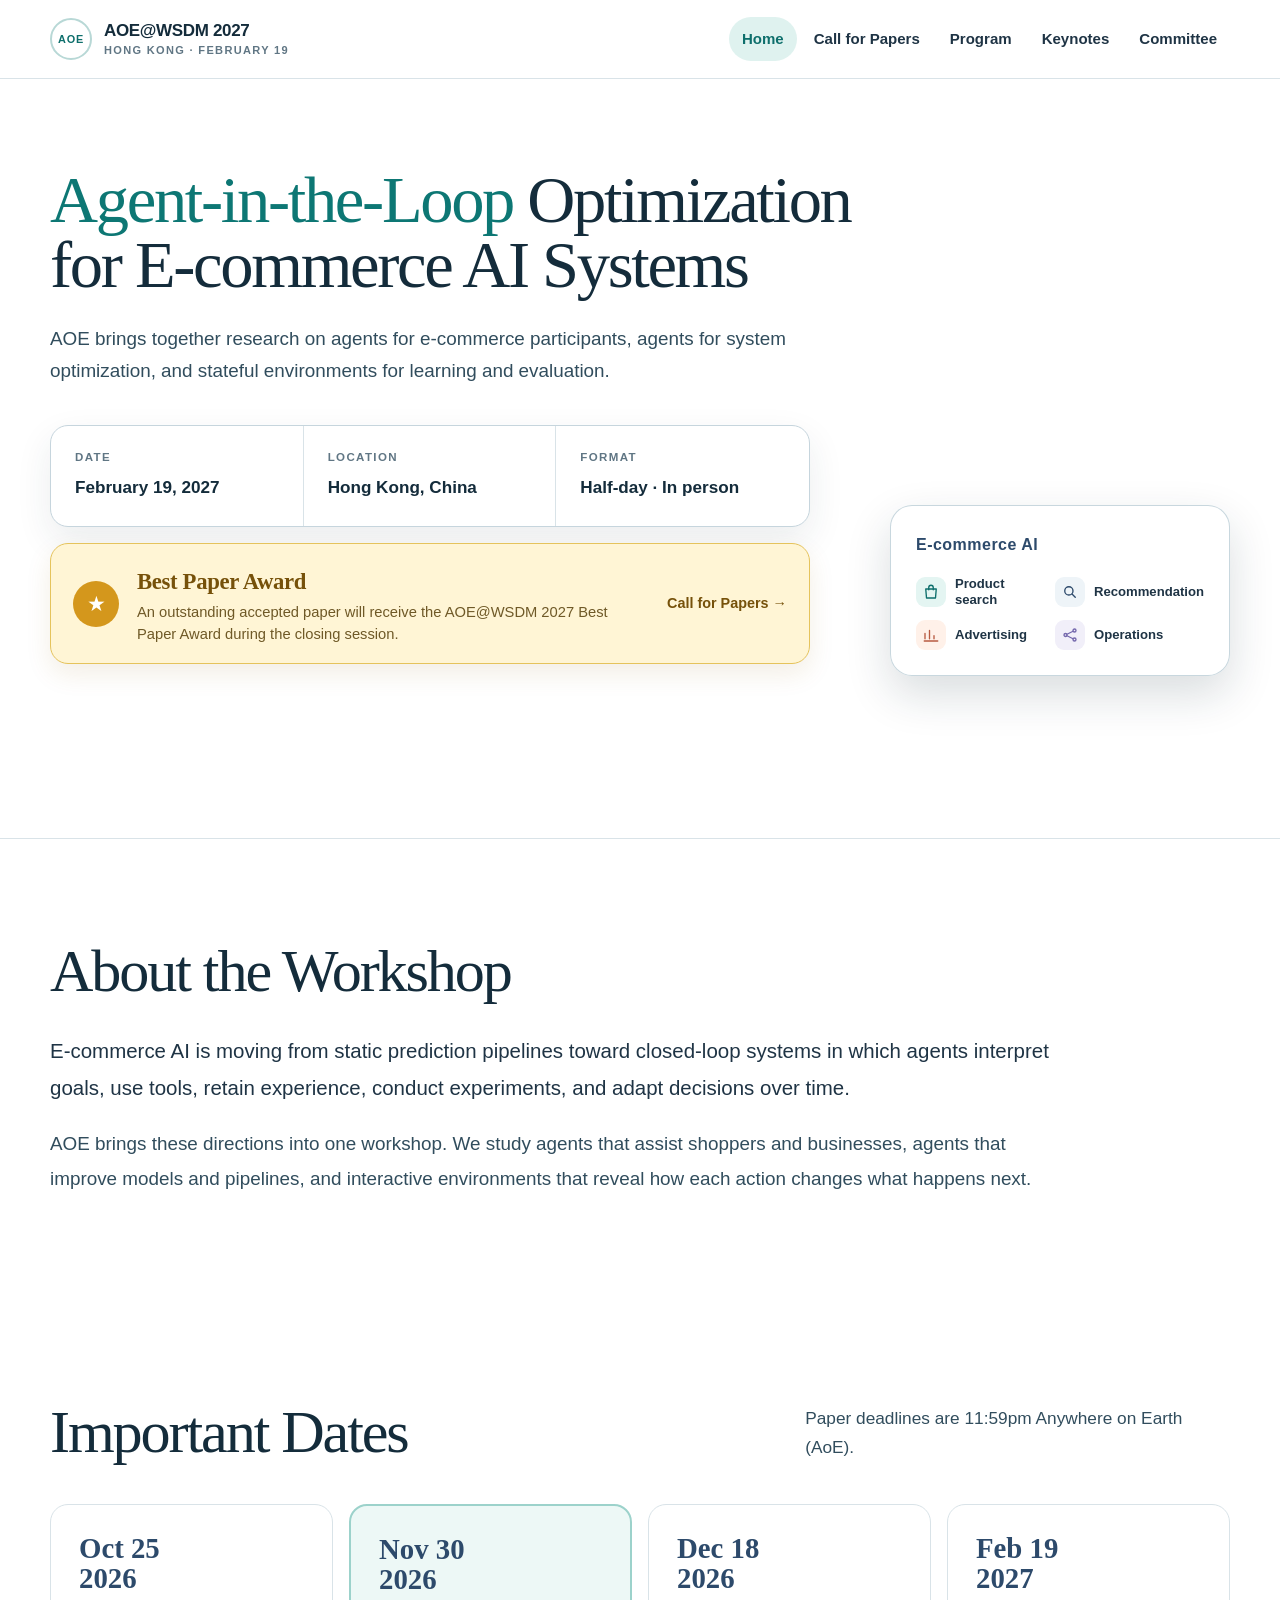
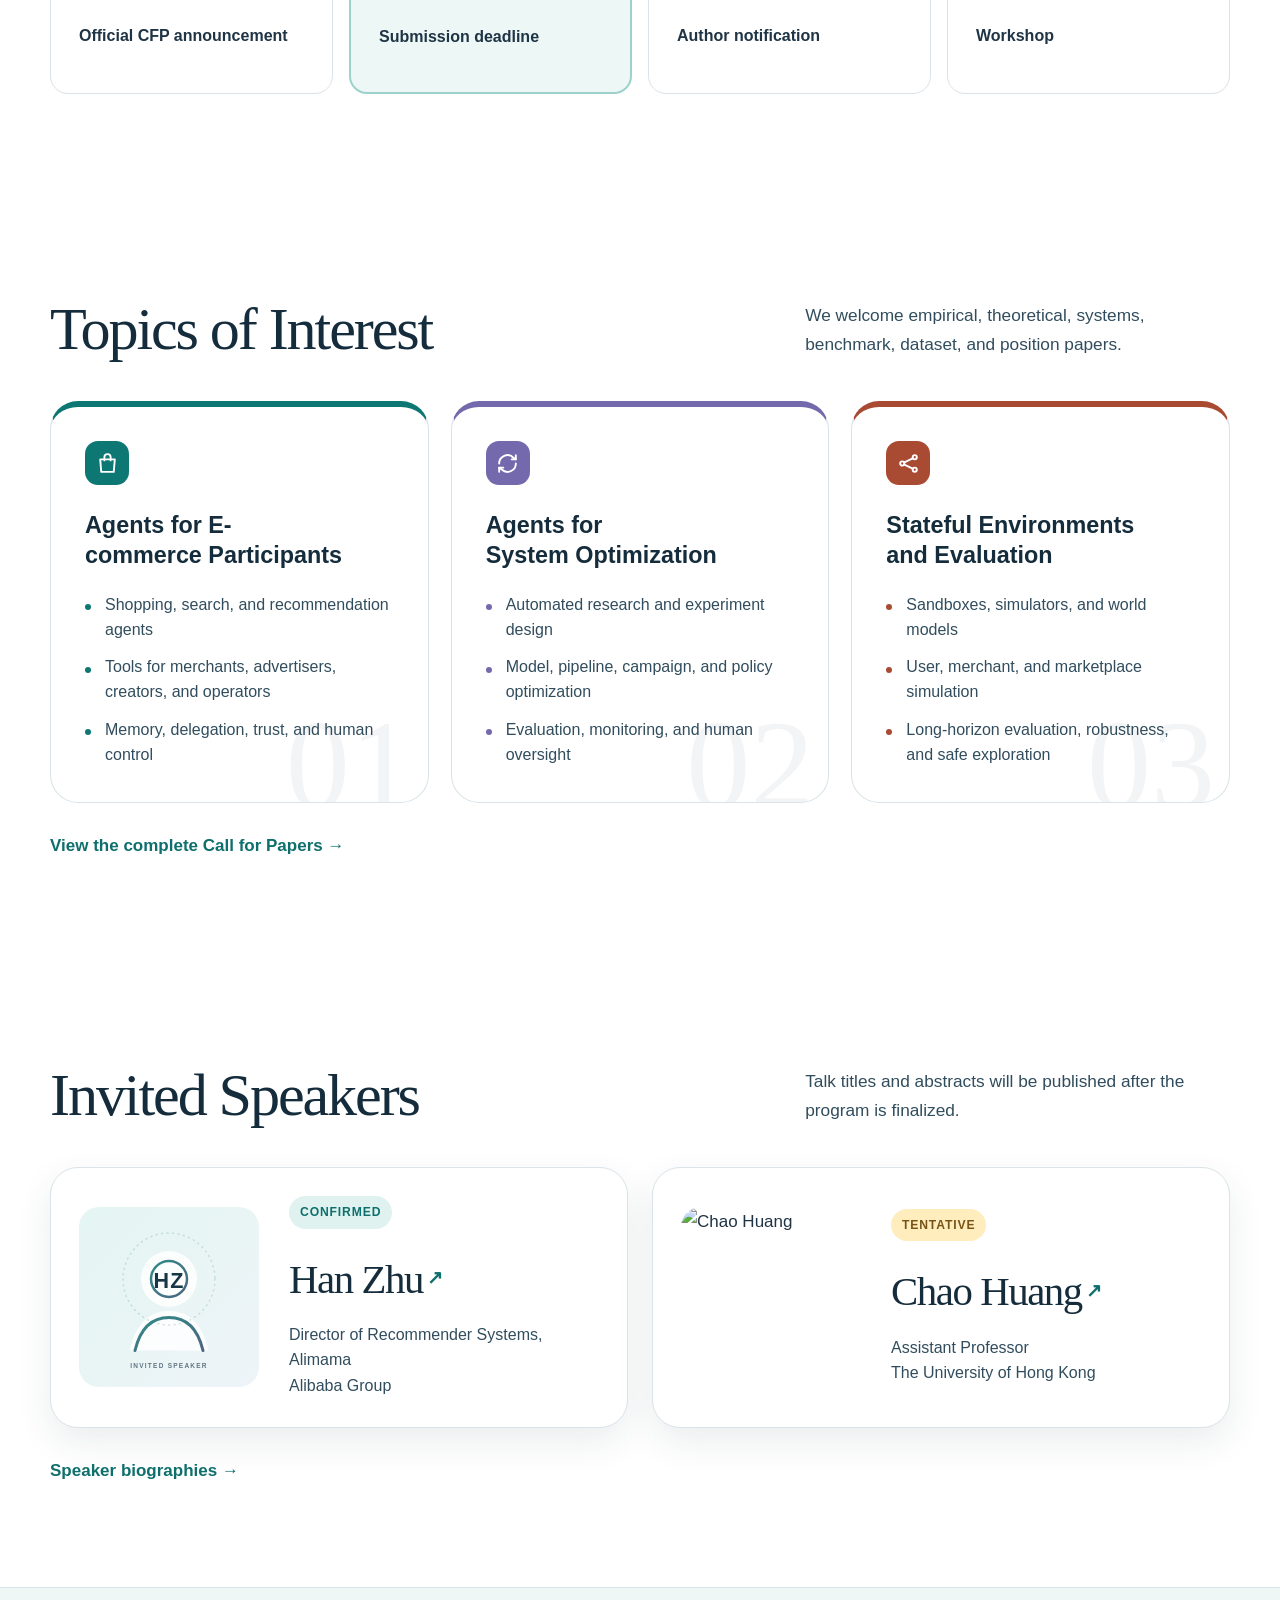
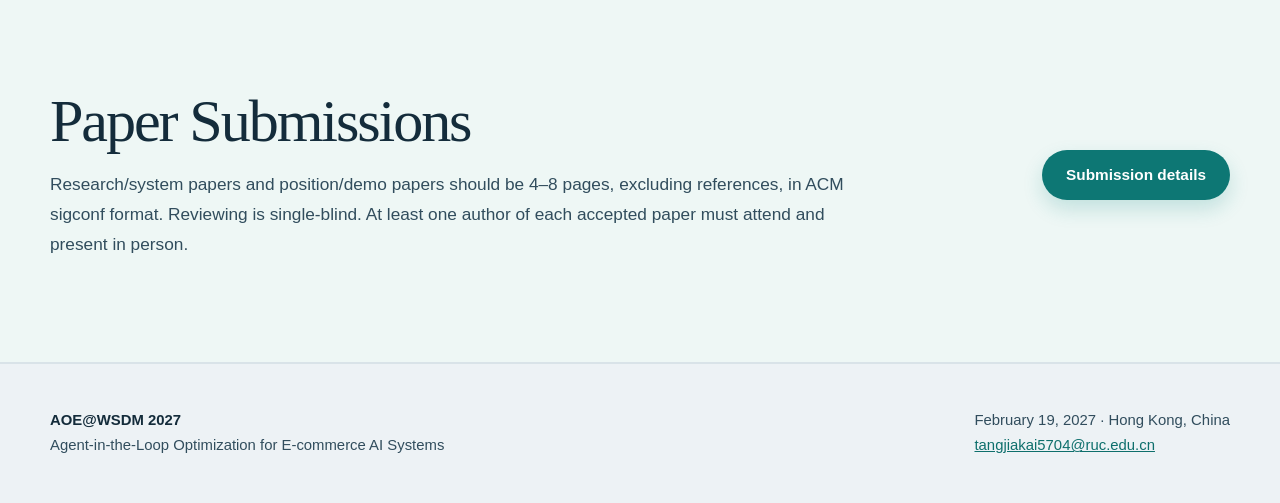
==== commit 67a82c3f: "Simplify homepage and use speaker placeholder" ====
--- a/index.html
+++ b/index.html
@@ -35,10 +35,6 @@
 <div class="hero-copy" data-reveal="">
 <h1><span class="hero-title-main"><em>Agent-in-the-Loop</em> Optimization</span><span class="hero-title-sub">for E-commerce AI Systems</span></h1>
 <p class="hero-summary">AOE brings together research on agents for e-commerce participants, agents for system optimization, and stateful environments for learning and evaluation.</p>
-<div class="hero-actions">
-<a class="button button-primary" href="cfp.html">Read the call for papers</a>
-<a class="button button-secondary" href="program.html">Explore the program</a>
-</div>
 </div>
 </div>
 <div class="hero-meta" data-reveal="">
@@ -108,7 +104,7 @@
 <p class="lead">Talk titles and abstracts will be published after the program is finalized.</p>
 </div>
 <div class="home-speakers" data-reveal="">
-<article><img alt="Han Zhu" height="720" src="assets/han-zhu-ai.webp" width="720"/><div><span class="tag">Confirmed</span><h3><a href="https://scholar.google.com/citations?user=kAT8BcIAAAAJ&amp;hl=en" rel="noopener" target="_blank">Han Zhu</a></h3><p>Director of Recommender Systems, Alimama<br/>Alibaba Group</p></div></article>
+<article><img alt="Han Zhu" height="720" src="assets/han-zhu-placeholder.svg" width="720"/><div><span class="tag">Confirmed</span><h3><a href="https://scholar.google.com/citations?user=kAT8BcIAAAAJ&amp;hl=en" rel="noopener" target="_blank">Han Zhu</a></h3><p>Director of Recommender Systems, Alimama<br/>Alibaba Group</p></div></article>
 <article><img alt="Chao Huang" height="720" src="assets/chao-huang.webp" width="720"/><div><span class="tag tentative">Tentative</span><h3><a href="https://datascience.hku.hk/people/chao-huang/" rel="noopener" target="_blank">Chao Huang</a></h3><p>Assistant Professor<br/>The University of Hong Kong</p></div></article>
 </div>
 <p class="section-link" data-reveal=""><a href="keynotes.html">Speaker biographies →</a></p>
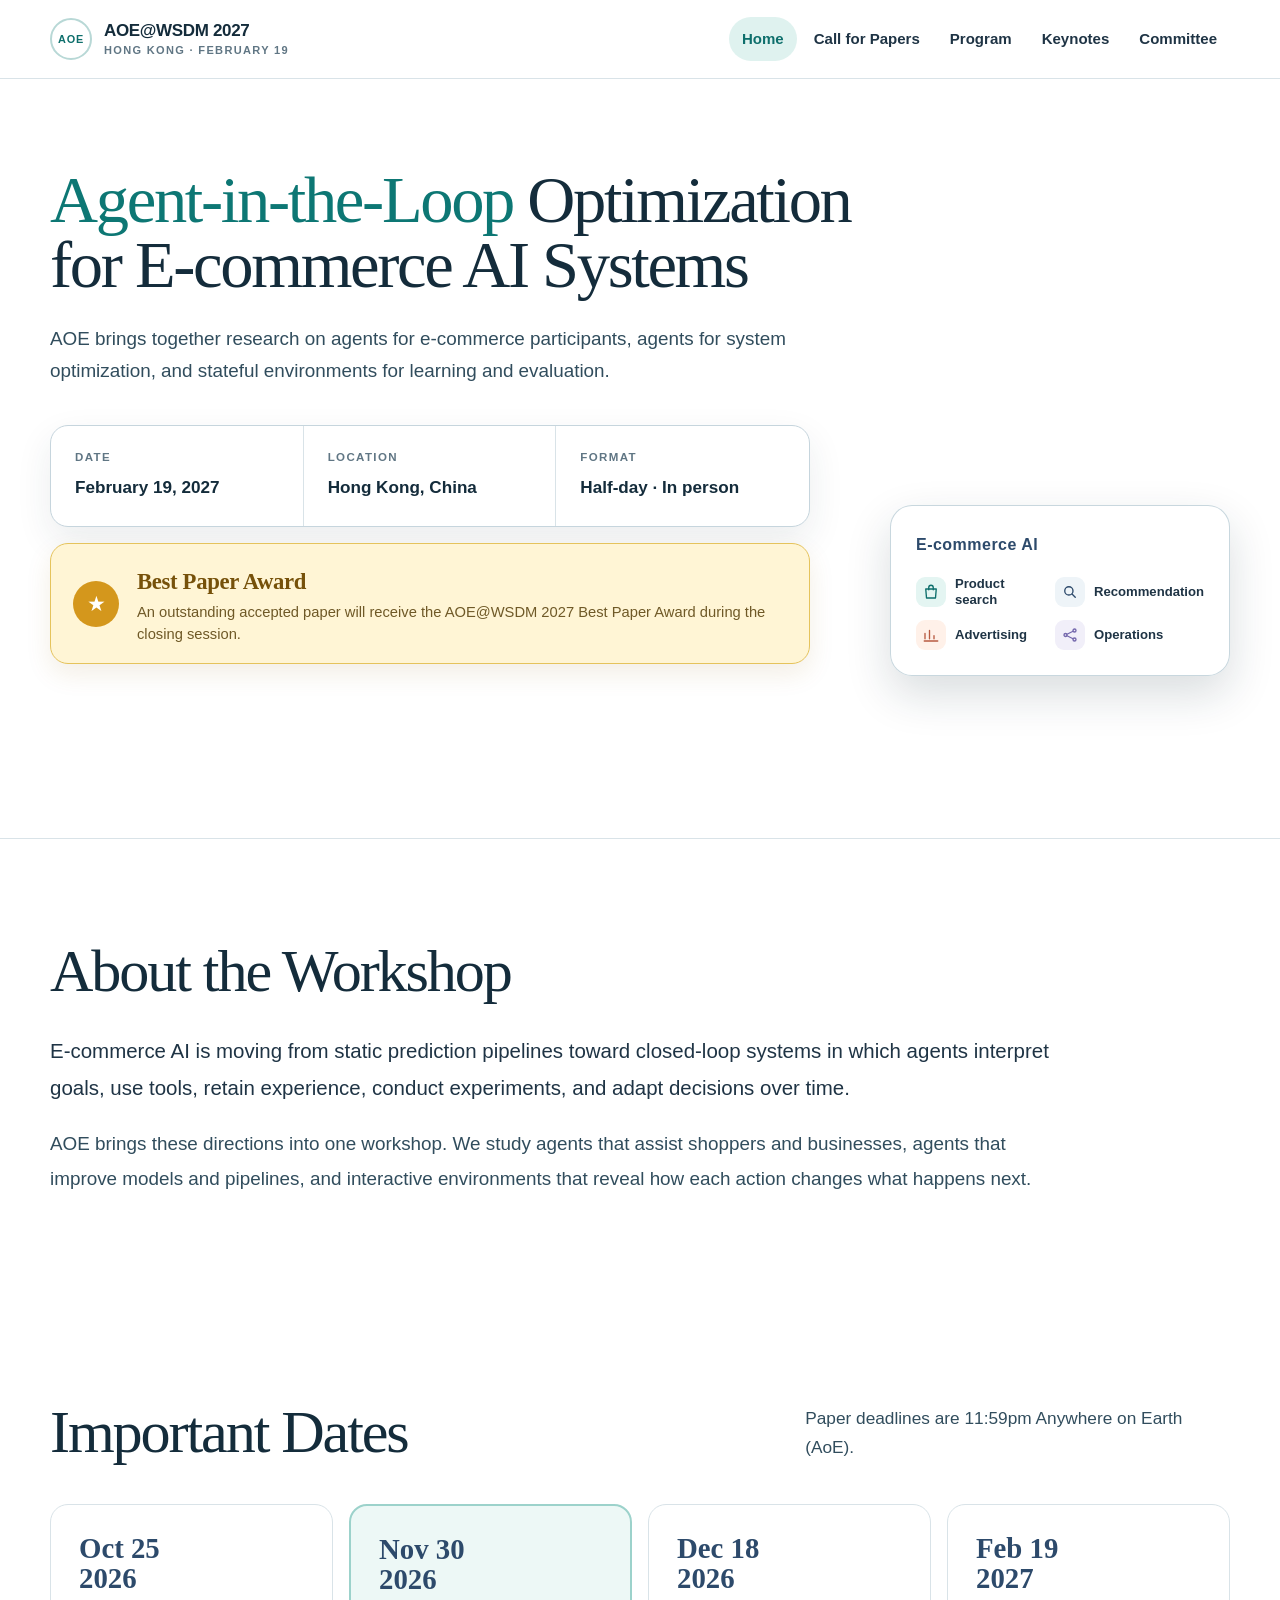
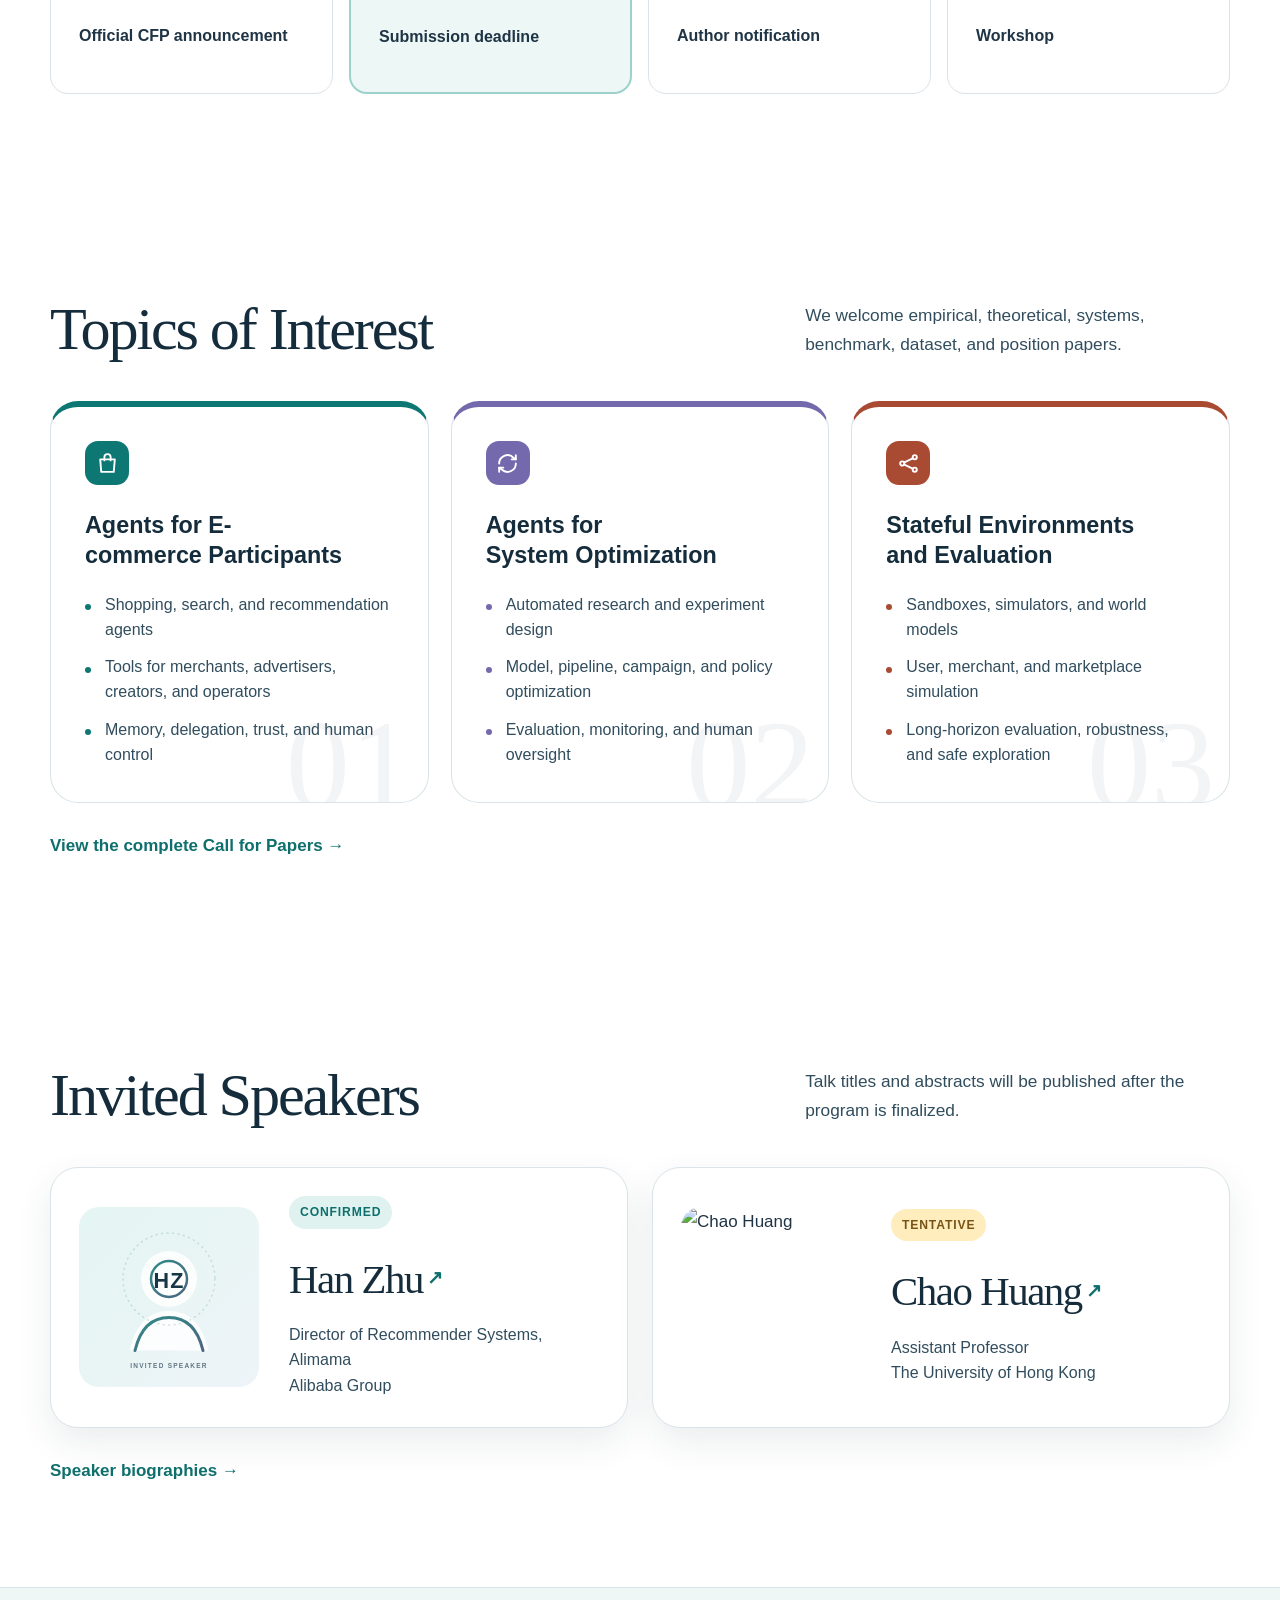
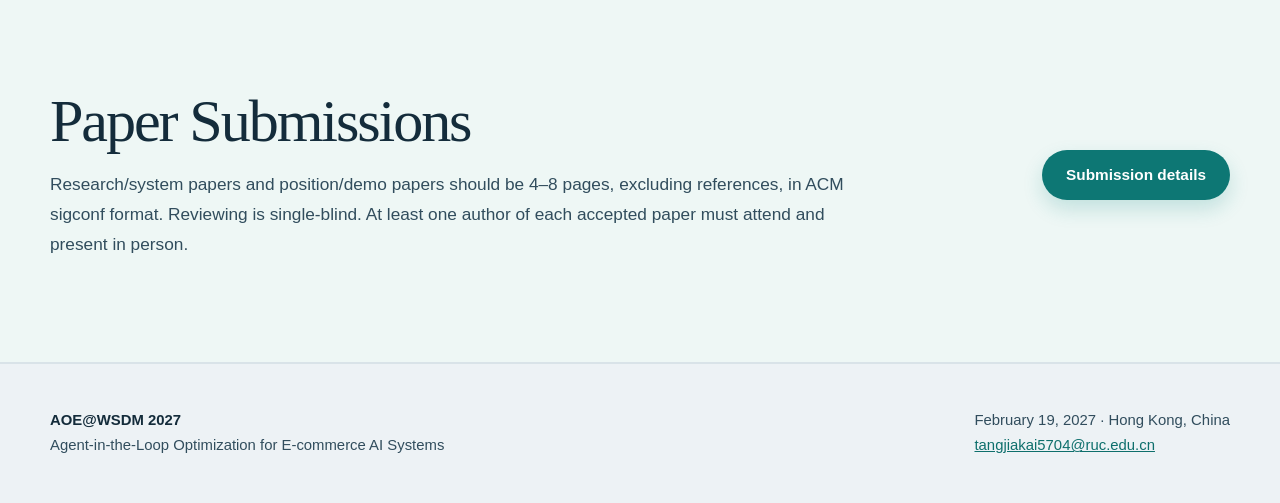
==== commit 0137cdc0: "Remove redundant hero navigation prompt" ====
--- a/index.html
+++ b/index.html
@@ -45,7 +45,6 @@
 <div class="award-banner" data-reveal="">
 <div aria-hidden="true" class="award-symbol">★</div>
 <div class="award-copy"><strong>Best Paper Award</strong><span>An outstanding accepted paper will receive the AOE@WSDM 2027 Best Paper Award during the closing session.</span></div>
-<a href="cfp.html">Call for Papers →</a>
 </div>
 <aside aria-label="E-commerce AI topics" class="commerce-panel" data-reveal="">
 <strong>E-commerce AI</strong>
--- a/assets/style.css
+++ b/assets/style.css
@@ -94,13 +94,11 @@
 .meta-item:last-child { border-right: 0; }
 .meta-item span { display: block; margin-bottom: 5px; color: var(--muted); font-size: .72rem; font-weight: 800; letter-spacing: .12em; text-transform: uppercase; }
 .meta-item strong { color: var(--ink-strong); font-size: 1.07rem; }
-.award-banner { display: grid; grid-template-columns: auto minmax(0, 1fr) auto; align-items: center; gap: 18px; max-width: 760px; margin-top: 16px; padding: 18px 22px; border: 1px solid #e5c35c; border-radius: var(--radius); color: var(--award-dark); background: var(--award-bg); box-shadow: 0 10px 26px rgba(142,102,22,.11); }
+.award-banner { display: grid; grid-template-columns: auto minmax(0, 1fr); align-items: center; gap: 18px; max-width: 760px; margin-top: 16px; padding: 18px 22px; border: 1px solid #e5c35c; border-radius: var(--radius); color: var(--award-dark); background: var(--award-bg); box-shadow: 0 10px 26px rgba(142,102,22,.11); }
 .award-symbol { width: 46px; height: 46px; display: grid; place-items: center; border-radius: 50%; color: white; background: var(--award); font-size: 1.3rem; }
 .award-copy { display: grid; gap: 1px; }
 .award-copy strong { font-size: 1.42rem; font-weight: 600; letter-spacing: -.015em; }
 .award-copy span { color: #6f5927; font-size: .92rem; line-height: 1.48; }
-.award-banner > a { color: var(--award-dark); font-size: .9rem; font-weight: 800; text-decoration: none; white-space: nowrap; }
-.award-banner > a:hover { text-decoration: underline; text-underline-offset: 4px; }
 .commerce-panel { position: absolute; right: 0; bottom: 70px; width: 340px; padding: 25px; border: 1px solid rgba(198,213,221,.95); border-radius: 22px; background: rgba(255,255,255,.94); box-shadow: 0 18px 45px rgba(20,44,59,.16); }
 .commerce-panel > strong { display: block; margin-bottom: 17px; color: var(--navy); font-size: 1rem; letter-spacing: .03em; }
 .commerce-grid { display: grid; grid-template-columns: 1fr 1fr; gap: 12px; }
@@ -272,7 +270,6 @@
   .meta-item { min-height: 78px; padding: 16px 20px; border-right: 0; border-bottom: 1px solid var(--line); }
   .meta-item:last-child { border-bottom: 0; }
   .award-banner { grid-template-columns: auto minmax(0, 1fr); gap: 14px; padding: 18px; }
-  .award-banner > a { grid-column: 2; }
   .award-copy strong { font-size: 1.25rem; }
   .award-copy span { font-size: .9rem; }
   .section { padding: 72px 0; }
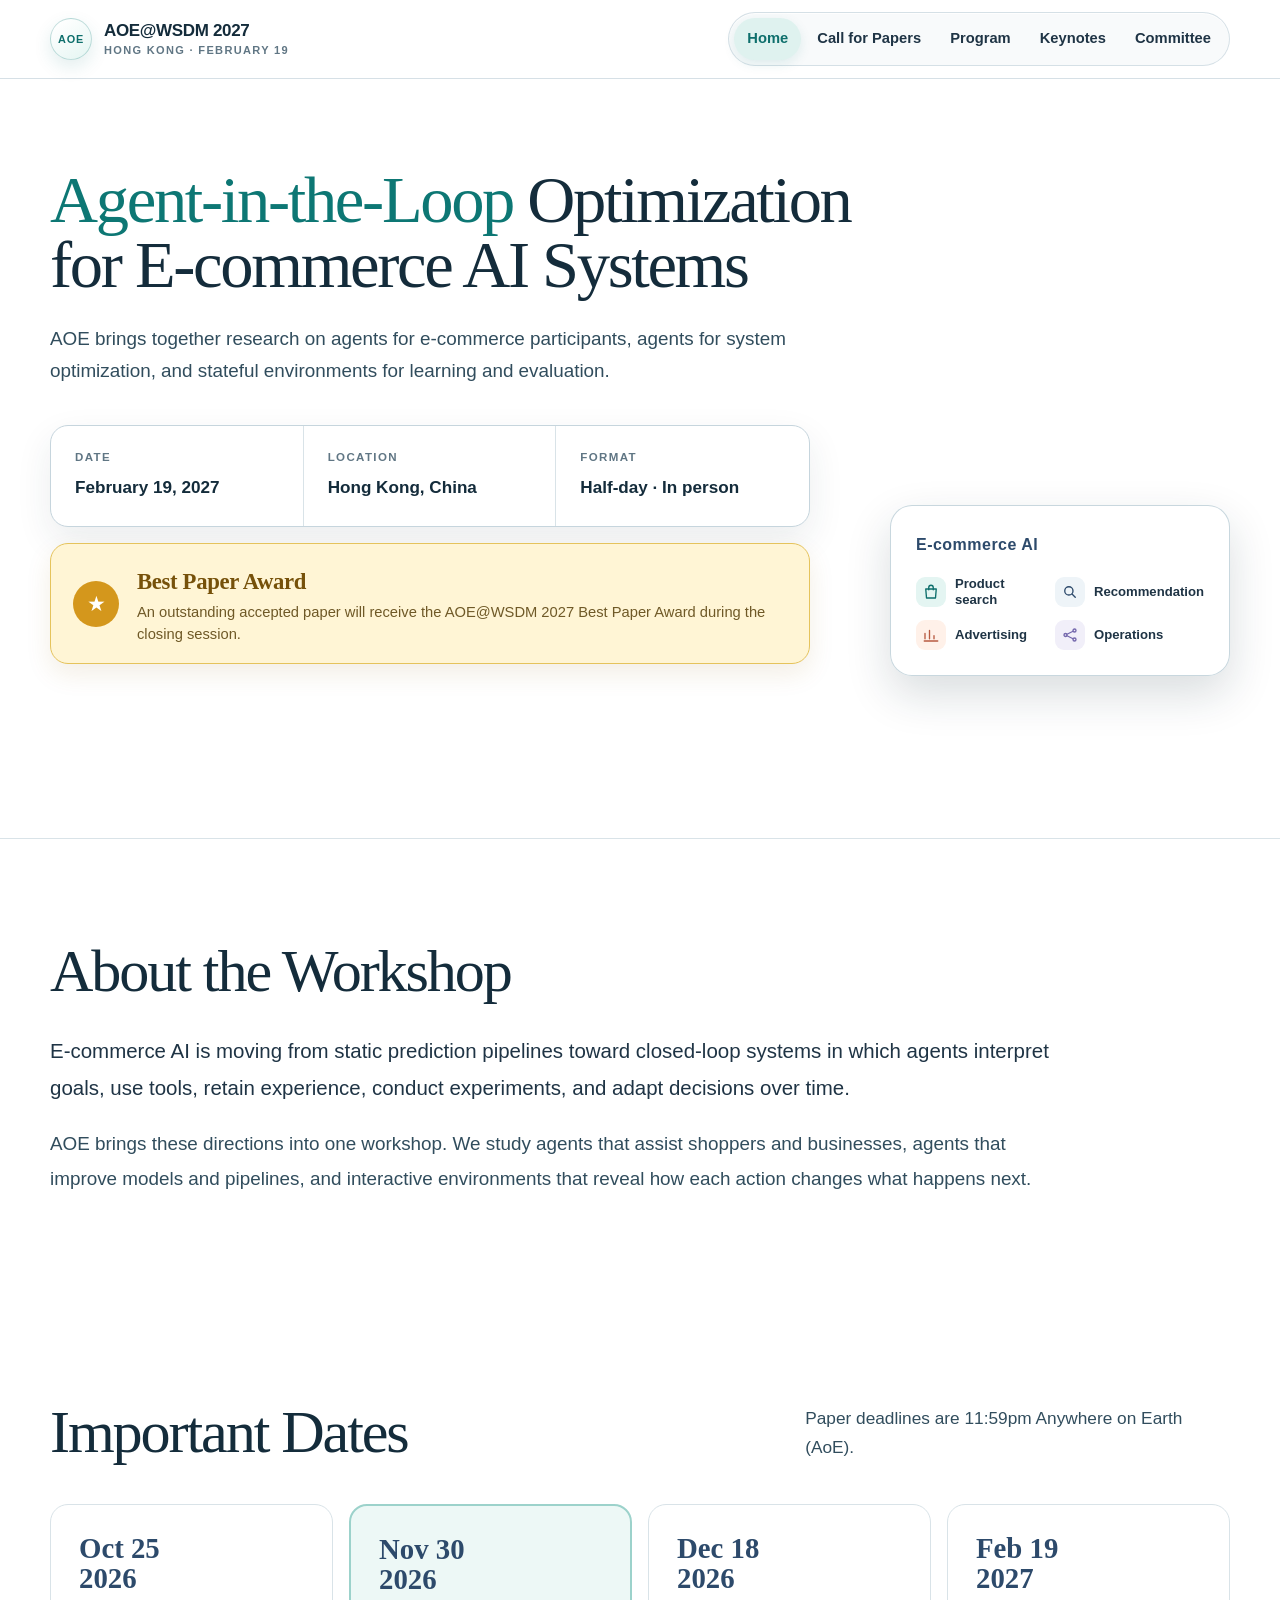
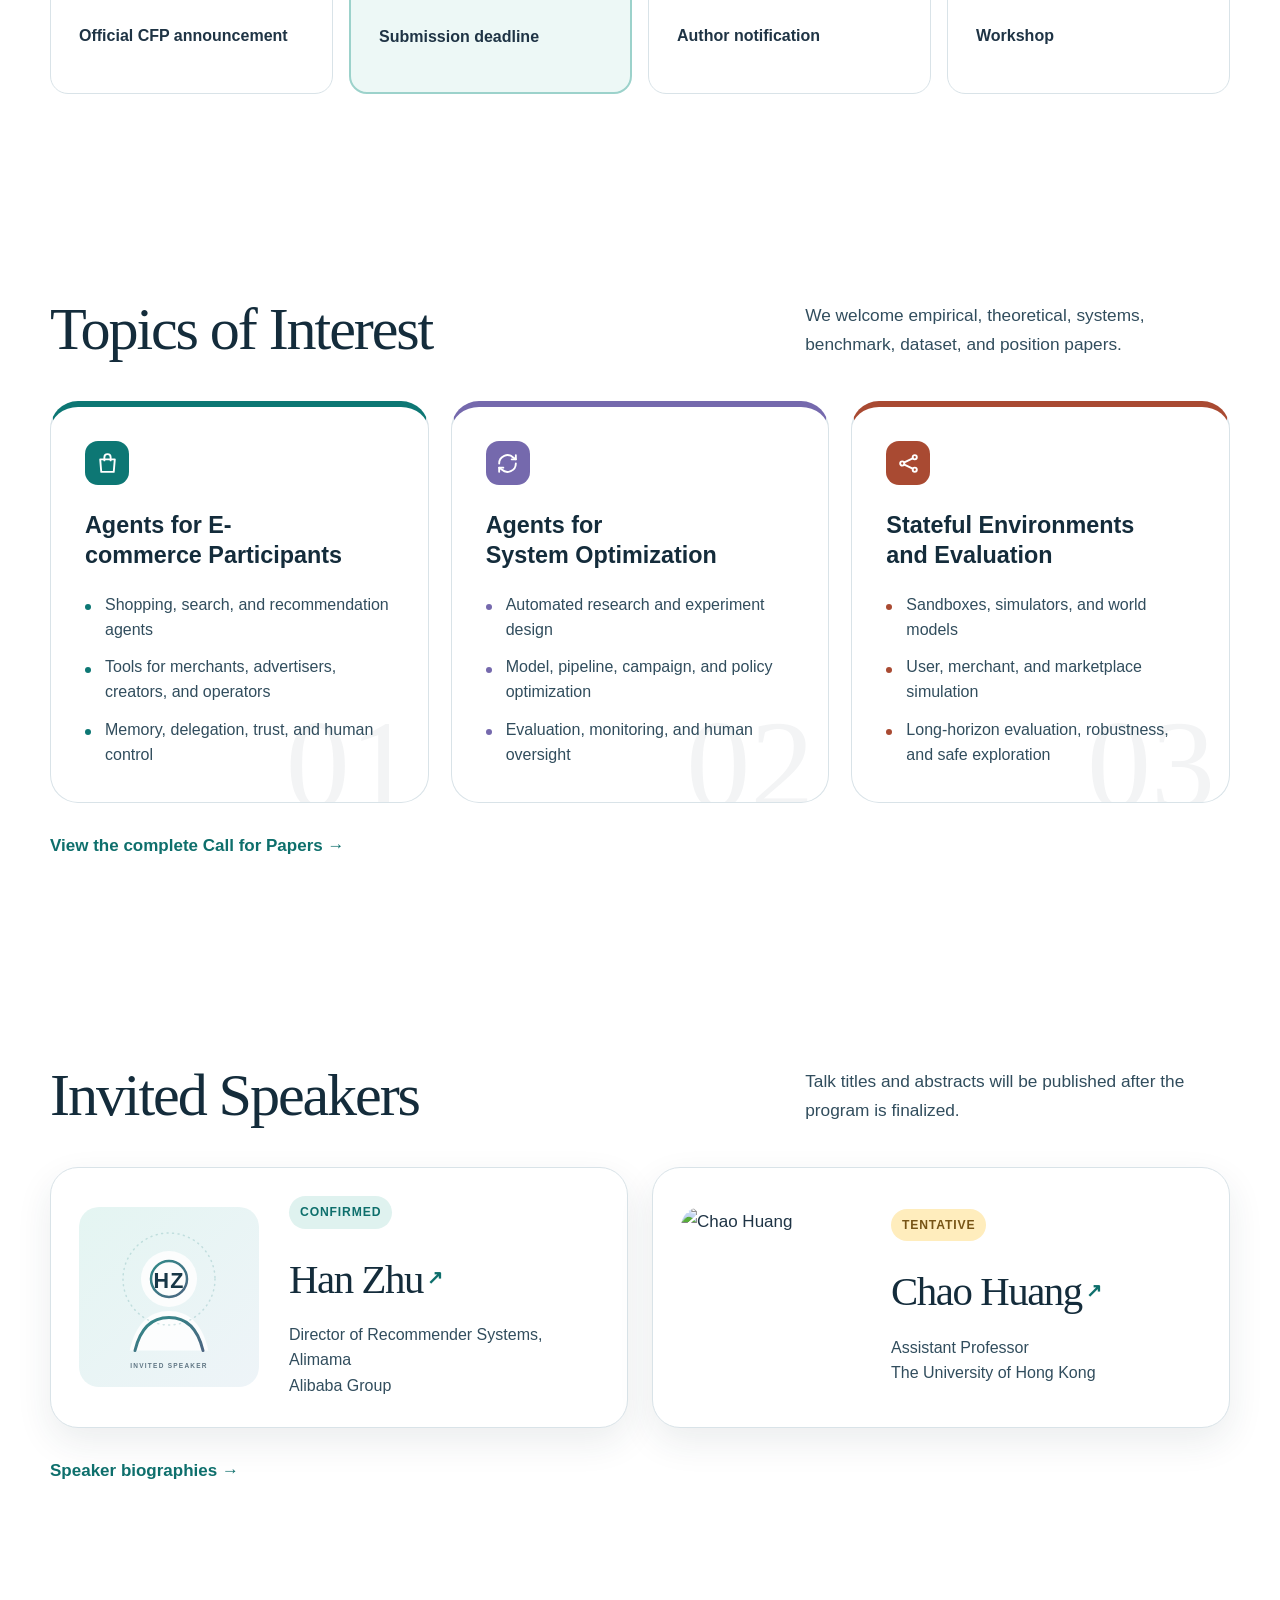
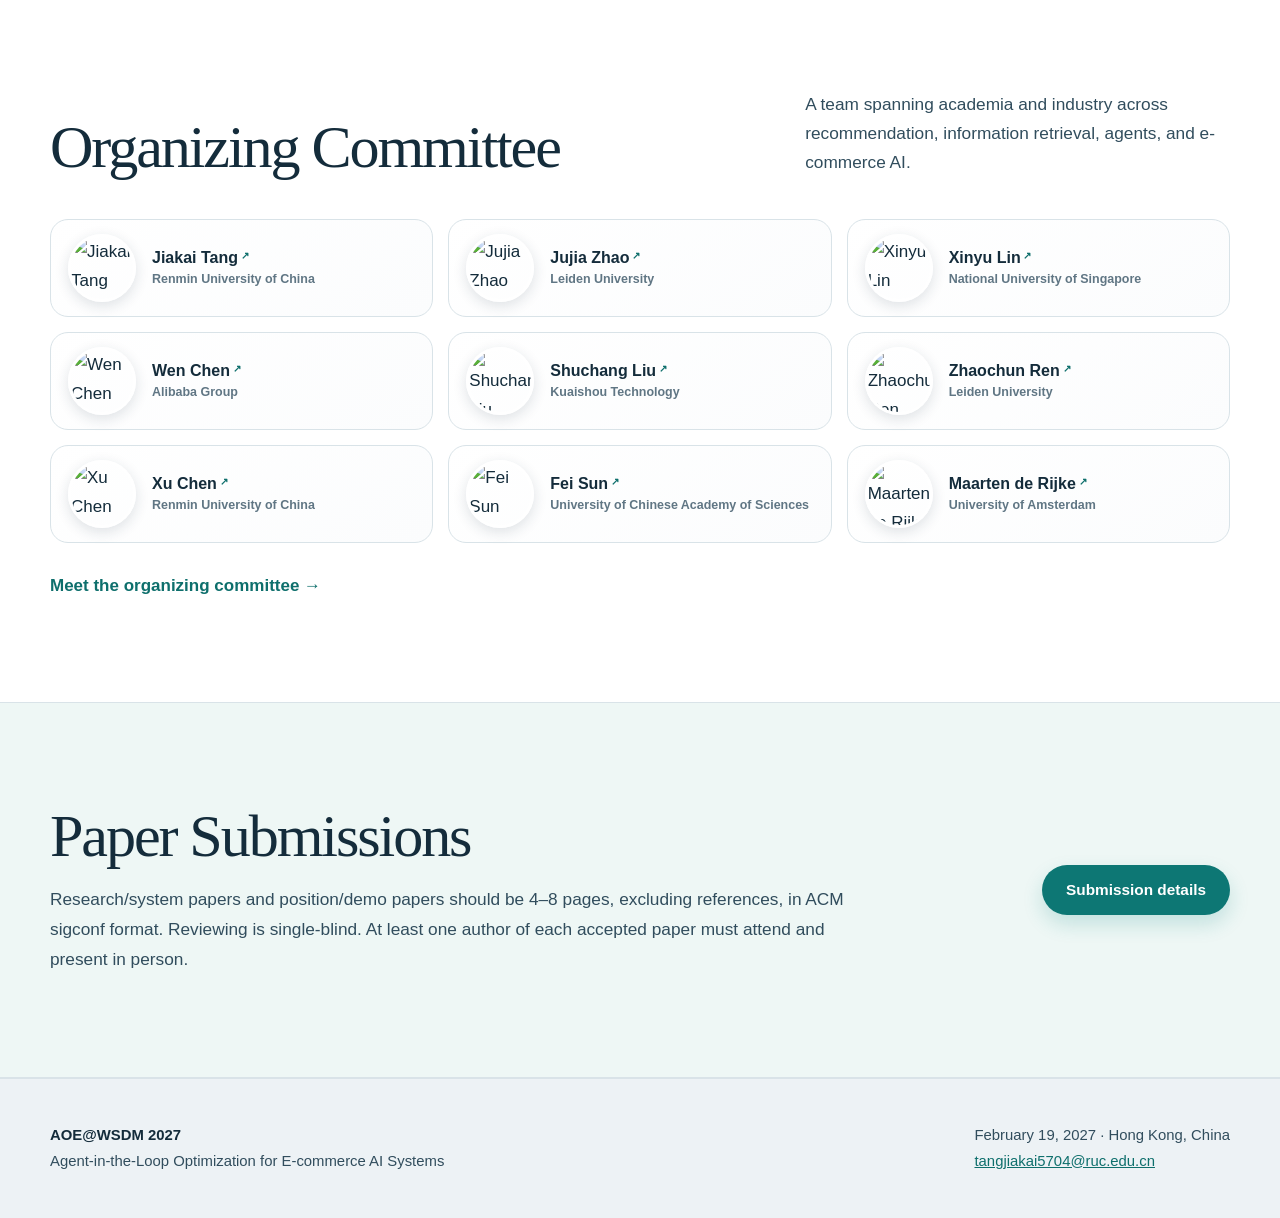
==== commit 273fbd47: "Polish navigation and add organizers to homepage" ====
--- a/index.html
+++ b/index.html
@@ -109,6 +109,26 @@
 <p class="section-link" data-reveal=""><a href="keynotes.html">Speaker biographies →</a></p>
 </div>
 </section>
+<section class="section section-white" id="organizers">
+<div class="container">
+<div class="section-head" data-reveal="">
+<div><h2>Organizing Committee</h2></div>
+<p class="lead">A team spanning academia and industry across recommendation, information retrieval, agents, and e-commerce AI.</p>
+</div>
+<div class="home-organizers" data-reveal="">
+<a class="organizer-mini" href="https://scholar.google.com/citations?user=7kB-4sEAAAAJ&amp;hl=en" rel="noopener" target="_blank"><img alt="Jiakai Tang" height="640" loading="lazy" src="assets/jiakai-tang.webp" width="640"/><span><strong>Jiakai Tang</strong><small>Renmin University of China</small></span></a>
+<a class="organizer-mini" href="https://polaris-jz.github.io/" rel="noopener" target="_blank"><img alt="Jujia Zhao" height="640" loading="lazy" src="assets/jujia-zhao.webp" width="640"/><span><strong>Jujia Zhao</strong><small>Leiden University</small></span></a>
+<a class="organizer-mini" href="https://linxyhaha.github.io/" rel="noopener" target="_blank"><img alt="Xinyu Lin" height="640" loading="lazy" src="assets/xinyu-lin.webp" width="640"/><span><strong>Xinyu Lin</strong><small>National University of Singapore</small></span></a>
+<a class="organizer-mini" href="https://www.researchgate.net/scientific-contributions/Wen-Chen-2306056355" rel="noopener" target="_blank"><img alt="Wen Chen" height="640" loading="lazy" src="assets/wen-chen.webp" width="640"/><span><strong>Wen Chen</strong><small>Alibaba Group</small></span></a>
+<a class="organizer-mini" href="https://scholar.google.com/citations?user=kivnB4QAAAAJ&amp;hl=en" rel="noopener" target="_blank"><img alt="Shuchang Liu" height="640" loading="lazy" src="assets/shuchang-liu.webp" width="640"/><span><strong>Shuchang Liu</strong><small>Kuaishou Technology</small></span></a>
+<a class="organizer-mini" href="https://renzhaochun.github.io/" rel="noopener" target="_blank"><img alt="Zhaochun Ren" height="640" loading="lazy" src="assets/zhaochun-ren.webp" width="640"/><span><strong>Zhaochun Ren</strong><small>Leiden University</small></span></a>
+<a class="organizer-mini" href="https://ai.ruc.edu.cn/GSAI_HOME/FACULTYn/XuChen/index.htm" rel="noopener" target="_blank"><img alt="Xu Chen" height="640" loading="lazy" src="assets/xu-chen.webp" width="640"/><span><strong>Xu Chen</strong><small>Renmin University of China</small></span></a>
+<a class="organizer-mini" href="https://ofey.me/" rel="noopener" target="_blank"><img alt="Fei Sun" height="640" loading="lazy" src="assets/fei-sun.webp" width="640"/><span><strong>Fei Sun</strong><small>University of Chinese Academy of Sciences</small></span></a>
+<a class="organizer-mini" href="https://staff.fnwi.uva.nl/m.derijke/" rel="noopener" target="_blank"><img alt="Maarten de Rijke" height="640" loading="lazy" src="assets/maarten-de-rijke.webp" width="640"/><span><strong>Maarten de Rijke</strong><small>University of Amsterdam</small></span></a>
+</div>
+<p class="section-link" data-reveal=""><a href="committee.html">Meet the organizing committee →</a></p>
+</div>
+</section>
 <section class="section section-mint" id="submission">
 <div class="container submission-summary" data-reveal="">
 <div><h2>Paper Submissions</h2><p>Research/system papers and position/demo papers should be 4–8 pages, excluding references, in ACM sigconf format. Reviewing is single-blind. At least one author of each accepted paper must attend and present in person.</p></div>
--- a/assets/style.css
+++ b/assets/style.css
@@ -45,17 +45,18 @@
 .skip-link { position: fixed; top: 10px; left: 10px; z-index: 100; padding: 9px 14px; transform: translateY(-180%); border-radius: 999px; color: white; background: var(--ink-strong); text-decoration: none; }
 .skip-link:focus { transform: none; }
 
-.site-header { position: sticky; top: 0; z-index: 40; border-bottom: 1px solid var(--line); background: rgba(255,255,255,.96); }
+.site-header { position: sticky; top: 0; z-index: 40; border-bottom: 1px solid rgba(198,213,221,.72); background: rgba(255,255,255,.82); -webkit-backdrop-filter: blur(18px) saturate(150%); backdrop-filter: blur(18px) saturate(150%); transition: background .22s ease, border-color .22s ease, box-shadow .22s ease; }
+.site-header.is-scrolled { border-color: rgba(198,213,221,.9); background: rgba(255,255,255,.94); box-shadow: 0 10px 28px rgba(20,44,59,.09); }
 .header-inner { min-height: 78px; display: flex; align-items: center; justify-content: space-between; gap: 28px; }
 .brand { display: inline-flex; align-items: center; gap: 12px; color: var(--ink-strong); text-decoration: none; font-weight: 800; letter-spacing: -.02em; }
-.brand-mark { width: 42px; height: 42px; display: grid; place-items: center; flex: 0 0 auto; border: 2px solid #b8d8d6; border-radius: 50%; color: var(--teal-dark); font-size: .68rem; letter-spacing: .07em; }
+.brand-mark { width: 42px; height: 42px; display: grid; place-items: center; flex: 0 0 auto; border: 1px solid rgba(13,119,116,.25); border-radius: 50%; color: var(--teal-dark); background: linear-gradient(145deg, #fff 12%, #e4f5f2 100%); box-shadow: 0 7px 18px rgba(13,119,116,.12); font-size: .68rem; letter-spacing: .07em; }
 .brand-copy { display: grid; line-height: 1.05; }
 .brand-copy small { margin-top: 5px; color: var(--muted); font-size: .69rem; font-weight: 700; letter-spacing: .12em; text-transform: uppercase; }
-.site-nav { display: flex; align-items: center; gap: 4px; }
-.site-nav a { padding: 9px 13px; border-radius: 999px; color: var(--ink); text-decoration: none; font-size: .94rem; font-weight: 700; }
-.site-nav a:hover, .site-nav a:focus-visible { color: var(--teal-dark); background: #eff7f6; }
-.site-nav a[aria-current="page"] { color: var(--teal-dark); background: #dff2ef; }
-.menu-toggle { display: none; padding: 9px 14px; border: 1px solid var(--line-strong); border-radius: 999px; color: var(--ink-strong); background: white; font-weight: 750; }
+.site-nav { display: flex; align-items: center; gap: 3px; padding: 5px; border: 1px solid rgba(198,213,221,.7); border-radius: 999px; background: rgba(246,248,250,.7); box-shadow: inset 0 1px 0 rgba(255,255,255,.85); }
+.site-nav a { padding: 8px 13px; border-radius: 999px; color: var(--ink); text-decoration: none; font-size: .92rem; font-weight: 720; transition: color .18s ease, background .18s ease, box-shadow .18s ease; }
+.site-nav a:hover, .site-nav a:focus-visible { color: var(--teal-dark); background: rgba(255,255,255,.9); box-shadow: 0 4px 12px rgba(31,52,69,.07); }
+.site-nav a[aria-current="page"] { color: var(--teal-dark); background: #dff2ef; box-shadow: 0 4px 12px rgba(13,119,116,.11); }
+.menu-toggle { display: none; padding: 9px 14px; border: 1px solid var(--line-strong); border-radius: 999px; color: var(--ink-strong); background: rgba(255,255,255,.88); box-shadow: 0 5px 14px rgba(31,52,69,.06); font-weight: 750; }
 
 h1, h2, h3 { margin-top: 0; text-wrap: balance; }
 .hero h1, .page-hero h1, .section h2, .speaker-card h2, .home-speakers h3, .award-copy strong, .award-note strong {
@@ -150,6 +151,15 @@
 .home-speakers img { width: 180px; height: 180px; object-fit: cover; border-radius: 20px; }
 .home-speakers h3 { margin: 16px 0 7px; color: var(--ink-strong); font-size: 2.55rem; }
 .home-speakers p { margin: 0; color: var(--text); font-size: 1rem; line-height: 1.6; }
+
+.home-organizers { display: grid; grid-template-columns: repeat(3, minmax(0, 1fr)); gap: 15px; }
+.organizer-mini { display: grid; grid-template-columns: 68px minmax(0, 1fr); align-items: center; gap: 16px; min-height: 98px; padding: 14px 17px; border: 1px solid var(--line); border-radius: 18px; color: var(--ink-strong); background: linear-gradient(145deg, #fff 0%, #fbfcfd 100%); text-decoration: none; transition: transform .18s ease, border-color .18s ease, box-shadow .18s ease; }
+.organizer-mini:hover, .organizer-mini:focus-visible { transform: translateY(-2px); border-color: #b9d5d4; box-shadow: 0 12px 26px rgba(31,52,69,.09); }
+.organizer-mini img { width: 68px; height: 68px; border: 3px solid white; border-radius: 50%; object-fit: cover; box-shadow: 0 4px 14px rgba(31,52,69,.14); }
+.organizer-mini span { min-width: 0; }
+.organizer-mini strong { display: block; margin-bottom: 3px; font-size: 1rem; line-height: 1.25; }
+.organizer-mini strong::after { content: " ↗"; color: var(--teal-dark); font-size: .62em; vertical-align: .35em; }
+.organizer-mini small { display: block; color: var(--muted); font-size: .78rem; font-weight: 650; line-height: 1.38; }
 .tag { display: inline-flex; padding: 6px 11px; border-radius: 999px; color: var(--teal-dark); background: #dff2ef; font-size: .76rem; font-weight: 850; letter-spacing: .07em; text-transform: uppercase; }
 .tag.tentative { color: #775415; background: #ffedbd; }
 
@@ -235,7 +245,7 @@
 @media (max-width: 920px) {
   :root { --container: min(100% - 36px, 1180px); }
   .menu-toggle { display: block; }
-  .site-nav { display: none; position: absolute; top: 70px; left: 18px; right: 18px; padding: 14px; flex-direction: column; align-items: stretch; border: 1px solid var(--line); border-radius: var(--radius); background: white; box-shadow: var(--shadow); }
+  .site-nav { display: none; position: absolute; top: 70px; left: 18px; right: 18px; padding: 14px; flex-direction: column; align-items: stretch; border: 1px solid rgba(198,213,221,.9); border-radius: var(--radius); background: rgba(255,255,255,.96); -webkit-backdrop-filter: blur(18px); backdrop-filter: blur(18px); box-shadow: var(--shadow); }
   .site-nav.is-open { display: flex; }
   .site-nav a { padding: 11px 13px; }
   .hero { min-height: 0; background: linear-gradient(180deg, rgba(255,255,255,.96) 0%, rgba(255,255,255,.78) 56%, rgba(255,255,255,.18) 100%), url("hong-kong-harbour.webp") center bottom / cover no-repeat; }
@@ -247,6 +257,7 @@
   .loop-grid { grid-template-columns: 1fr; }
   .loop-card { min-height: 0; }
   .home-speakers { grid-template-columns: 1fr; }
+  .home-organizers { grid-template-columns: repeat(2, minmax(0, 1fr)); }
   .page-grid { grid-template-columns: 1fr; }
   .side-card { position: static; }
   .speaker-card { grid-template-columns: 190px minmax(0, 1fr); }
@@ -283,6 +294,9 @@
   .home-speakers img { width: 110px; height: 110px; border-radius: 16px; }
   .home-speakers h3 { margin-top: 11px; font-size: 1.9rem; }
   .home-speakers p { font-size: .94rem; }
+  .home-organizers { grid-template-columns: 1fr; gap: 11px; }
+  .organizer-mini { grid-template-columns: 58px minmax(0, 1fr); min-height: 84px; padding: 12px 14px; }
+  .organizer-mini img { width: 58px; height: 58px; }
   .page-hero { padding: 64px 0; }
   .page-hero h1 { font-size: clamp(3rem, 14vw, 4.2rem); }
   .page-hero p { font-size: 1.05rem; }
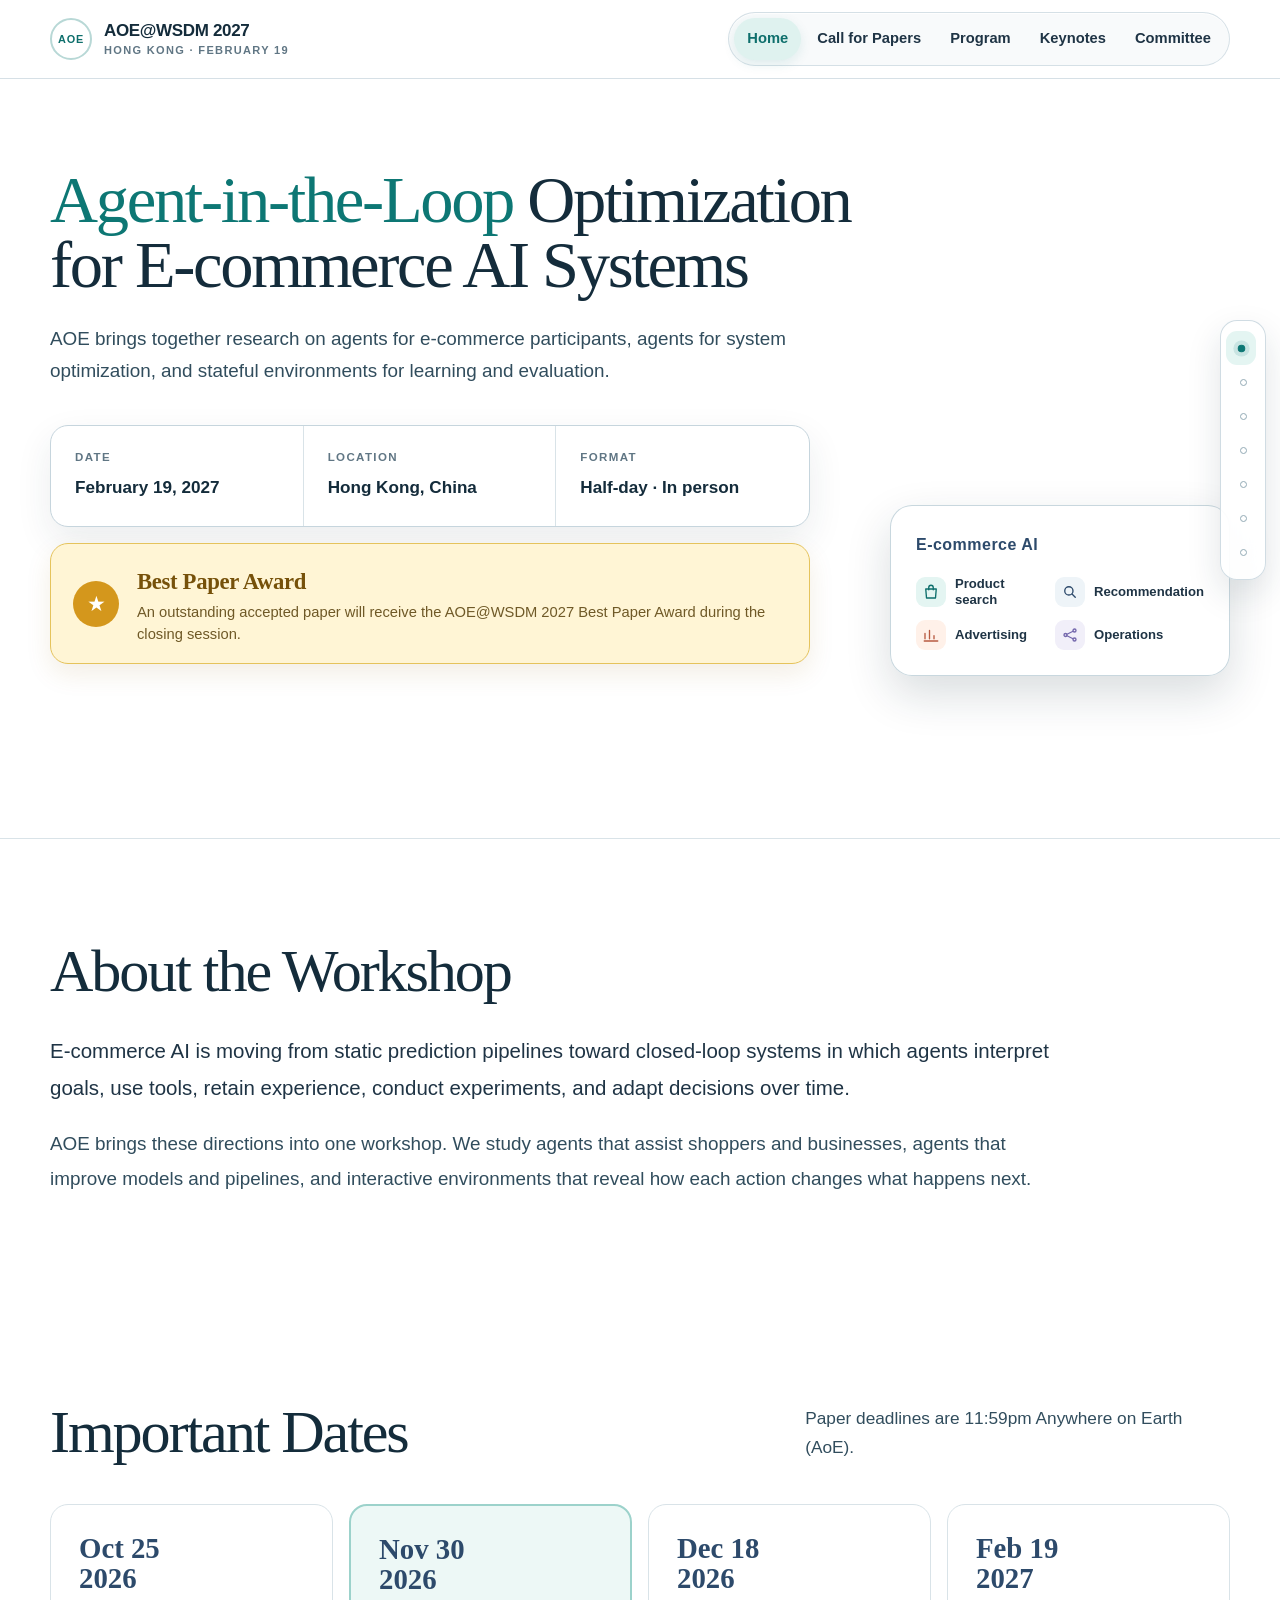
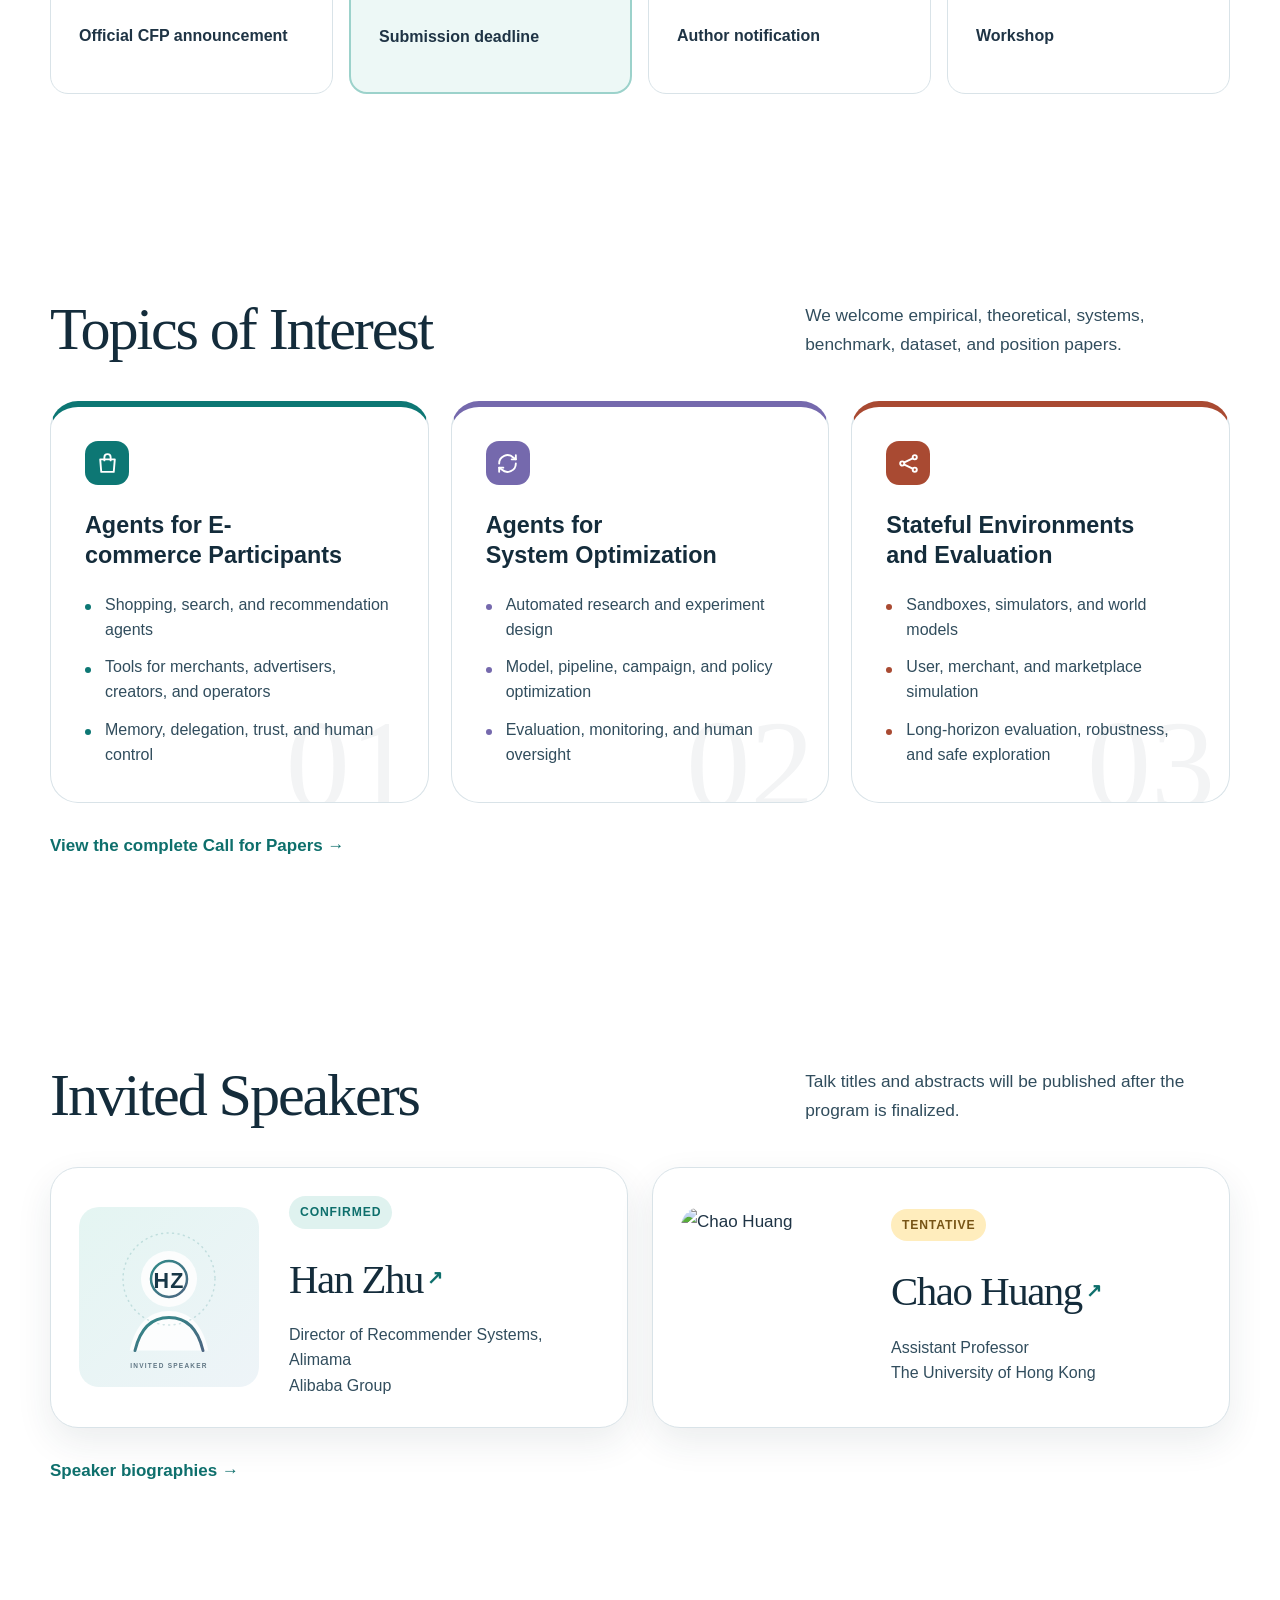
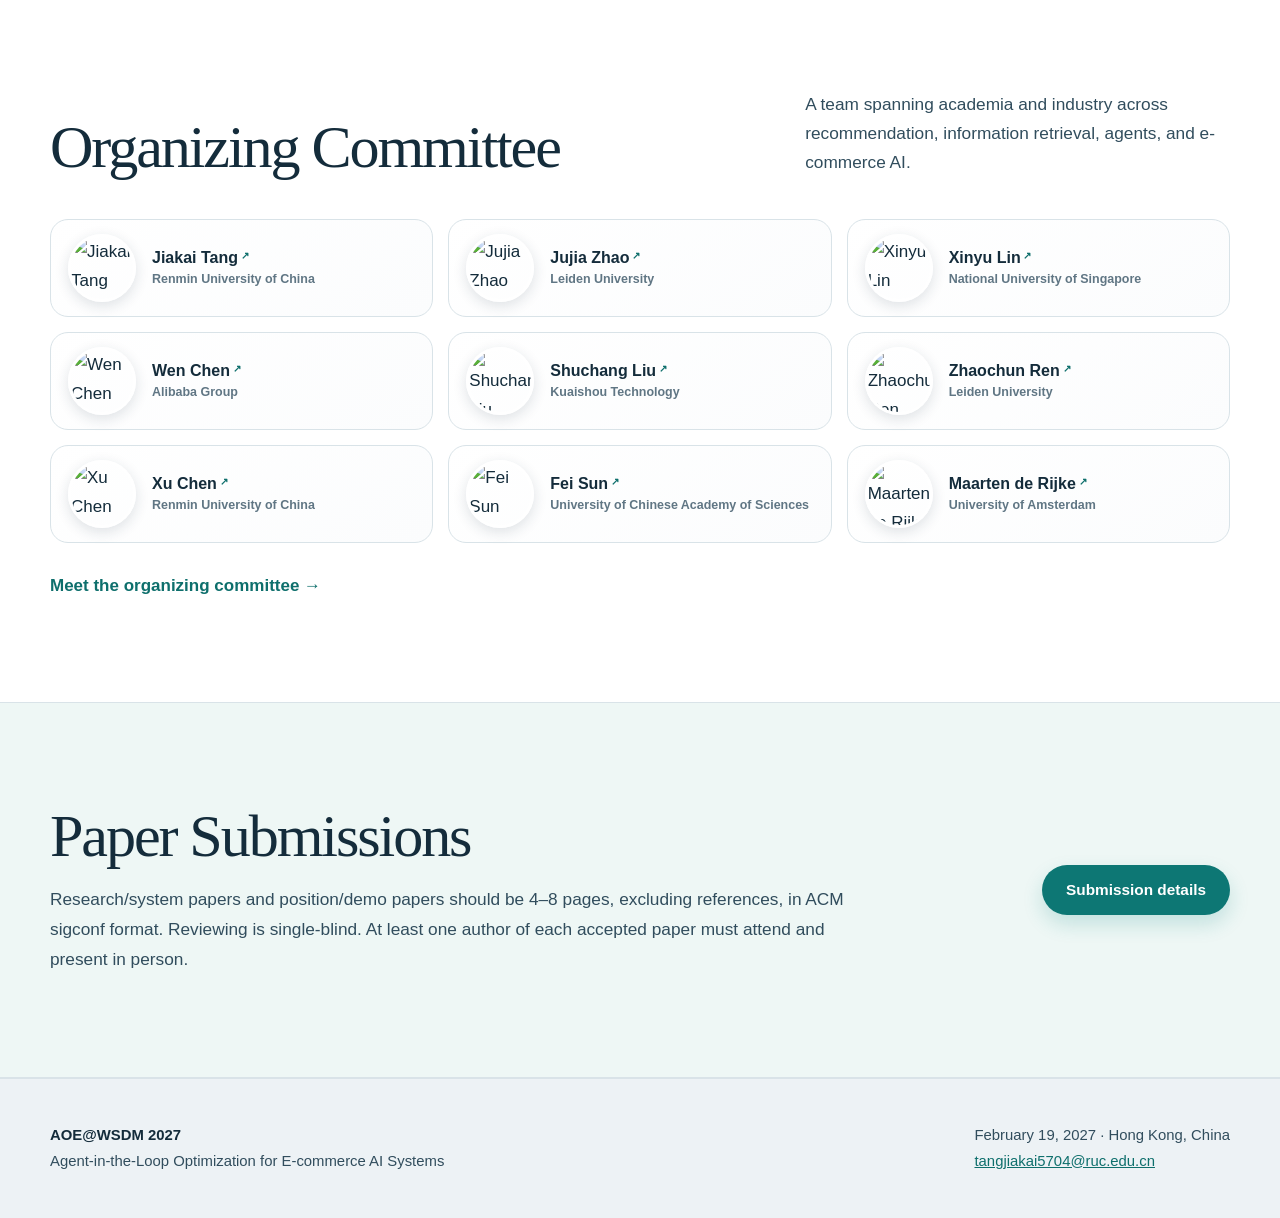
==== commit 38efe62c: "Add homepage scroll navigation" ====
--- a/index.html
+++ b/index.html
@@ -28,8 +28,18 @@
 </nav>
 </div>
 </header>
+<nav aria-label="Homepage sections" class="section-rail">
+<span class="section-rail-title">On this page</span>
+<a class="is-active" data-section-link="overview" href="#overview"><span>Overview</span><i aria-hidden="true"></i></a>
+<a data-section-link="about" href="#about"><span>About</span><i aria-hidden="true"></i></a>
+<a data-section-link="dates" href="#dates"><span>Dates</span><i aria-hidden="true"></i></a>
+<a data-section-link="topics" href="#topics"><span>Topics</span><i aria-hidden="true"></i></a>
+<a data-section-link="speakers" href="#speakers"><span>Speakers</span><i aria-hidden="true"></i></a>
+<a data-section-link="organizers" href="#organizers"><span>Organizers</span><i aria-hidden="true"></i></a>
+<a data-section-link="submission" href="#submission"><span>Submission</span><i aria-hidden="true"></i></a>
+</nav>
 <main id="main">
-<section class="hero">
+<section class="hero" id="overview">
 <div class="container">
 <div class="hero-grid">
 <div class="hero-copy" data-reveal="">
--- a/assets/style.css
+++ b/assets/style.css
@@ -49,7 +49,7 @@
 .site-header.is-scrolled { border-color: rgba(198,213,221,.9); background: rgba(255,255,255,.94); box-shadow: 0 10px 28px rgba(20,44,59,.09); }
 .header-inner { min-height: 78px; display: flex; align-items: center; justify-content: space-between; gap: 28px; }
 .brand { display: inline-flex; align-items: center; gap: 12px; color: var(--ink-strong); text-decoration: none; font-weight: 800; letter-spacing: -.02em; }
-.brand-mark { width: 42px; height: 42px; display: grid; place-items: center; flex: 0 0 auto; border: 1px solid rgba(13,119,116,.25); border-radius: 50%; color: var(--teal-dark); background: linear-gradient(145deg, #fff 12%, #e4f5f2 100%); box-shadow: 0 7px 18px rgba(13,119,116,.12); font-size: .68rem; letter-spacing: .07em; }
+.brand-mark { width: 42px; height: 42px; display: grid; place-items: center; flex: 0 0 auto; border: 2px solid #b8d8d6; border-radius: 50%; color: var(--teal-dark); background: transparent; box-shadow: none; font-size: .68rem; letter-spacing: .07em; }
 .brand-copy { display: grid; line-height: 1.05; }
 .brand-copy small { margin-top: 5px; color: var(--muted); font-size: .69rem; font-weight: 700; letter-spacing: .12em; text-transform: uppercase; }
 .site-nav { display: flex; align-items: center; gap: 3px; padding: 5px; border: 1px solid rgba(198,213,221,.7); border-radius: 999px; background: rgba(246,248,250,.7); box-shadow: inset 0 1px 0 rgba(255,255,255,.85); }
@@ -337,3 +337,40 @@
   .page-hero { padding: 56px 0; }
   .section { padding: 66px 0; }
 }
+
+/* Homepage scroll-following section navigation. */
+#overview, #about, #dates, #topics, #speakers, #organizers, #submission { scroll-margin-top: 96px; }
+.section-rail {
+  position: fixed;
+  top: 50%;
+  right: max(18px, calc((100vw - 1480px) / 2));
+  z-index: 32;
+  display: grid;
+  width: 132px;
+  padding: 13px 10px 12px;
+  transform: translateY(-50%);
+  border: 1px solid rgba(198,213,221,.82);
+  border-radius: 20px;
+  background: rgba(255,255,255,.86);
+  -webkit-backdrop-filter: blur(16px) saturate(145%);
+  backdrop-filter: blur(16px) saturate(145%);
+  box-shadow: 0 14px 34px rgba(20,44,59,.13);
+}
+.section-rail-title { padding: 0 8px 8px; color: var(--muted); font-size: .61rem; font-weight: 850; letter-spacing: .13em; text-transform: uppercase; }
+.section-rail a { position: relative; display: flex; align-items: center; justify-content: space-between; gap: 8px; min-height: 34px; padding: 7px 8px; border-radius: 11px; color: var(--muted); text-decoration: none; font-size: .75rem; font-weight: 750; line-height: 1; transition: color .18s ease, background .18s ease, transform .18s ease; }
+.section-rail a:hover, .section-rail a:focus-visible { color: var(--teal-dark); background: rgba(228,245,242,.62); }
+.section-rail a.is-active { color: var(--teal-dark); background: var(--teal-soft); transform: translateX(-2px); }
+.section-rail i { width: 7px; height: 7px; flex: 0 0 auto; border: 1.5px solid #92a9b4; border-radius: 50%; background: white; transition: border-color .18s ease, background .18s ease, box-shadow .18s ease, transform .18s ease; }
+.section-rail a.is-active i { border-color: var(--teal); background: var(--teal); box-shadow: 0 0 0 4px rgba(13,119,116,.13); transform: scale(1.08); }
+
+@media (max-width: 1380px) {
+  .section-rail { right: 14px; width: 46px; padding: 10px 7px; border-radius: 17px; }
+  .section-rail-title, .section-rail a span { position: absolute; width: 1px; height: 1px; overflow: hidden; clip-path: inset(50%); white-space: nowrap; }
+  .section-rail a { justify-content: center; min-height: 34px; padding: 7px; }
+  .section-rail a::before { content: attr(data-section-link); position: absolute; right: calc(100% + 10px); padding: 7px 9px; border-radius: 8px; color: white; background: var(--ink-strong); box-shadow: var(--shadow); font-size: .7rem; text-transform: capitalize; opacity: 0; pointer-events: none; transform: translateX(5px); transition: opacity .16s ease, transform .16s ease; }
+  .section-rail a:hover::before, .section-rail a:focus-visible::before { opacity: 1; transform: none; }
+}
+
+@media (max-width: 1080px) {
+  .section-rail { display: none; }
+}
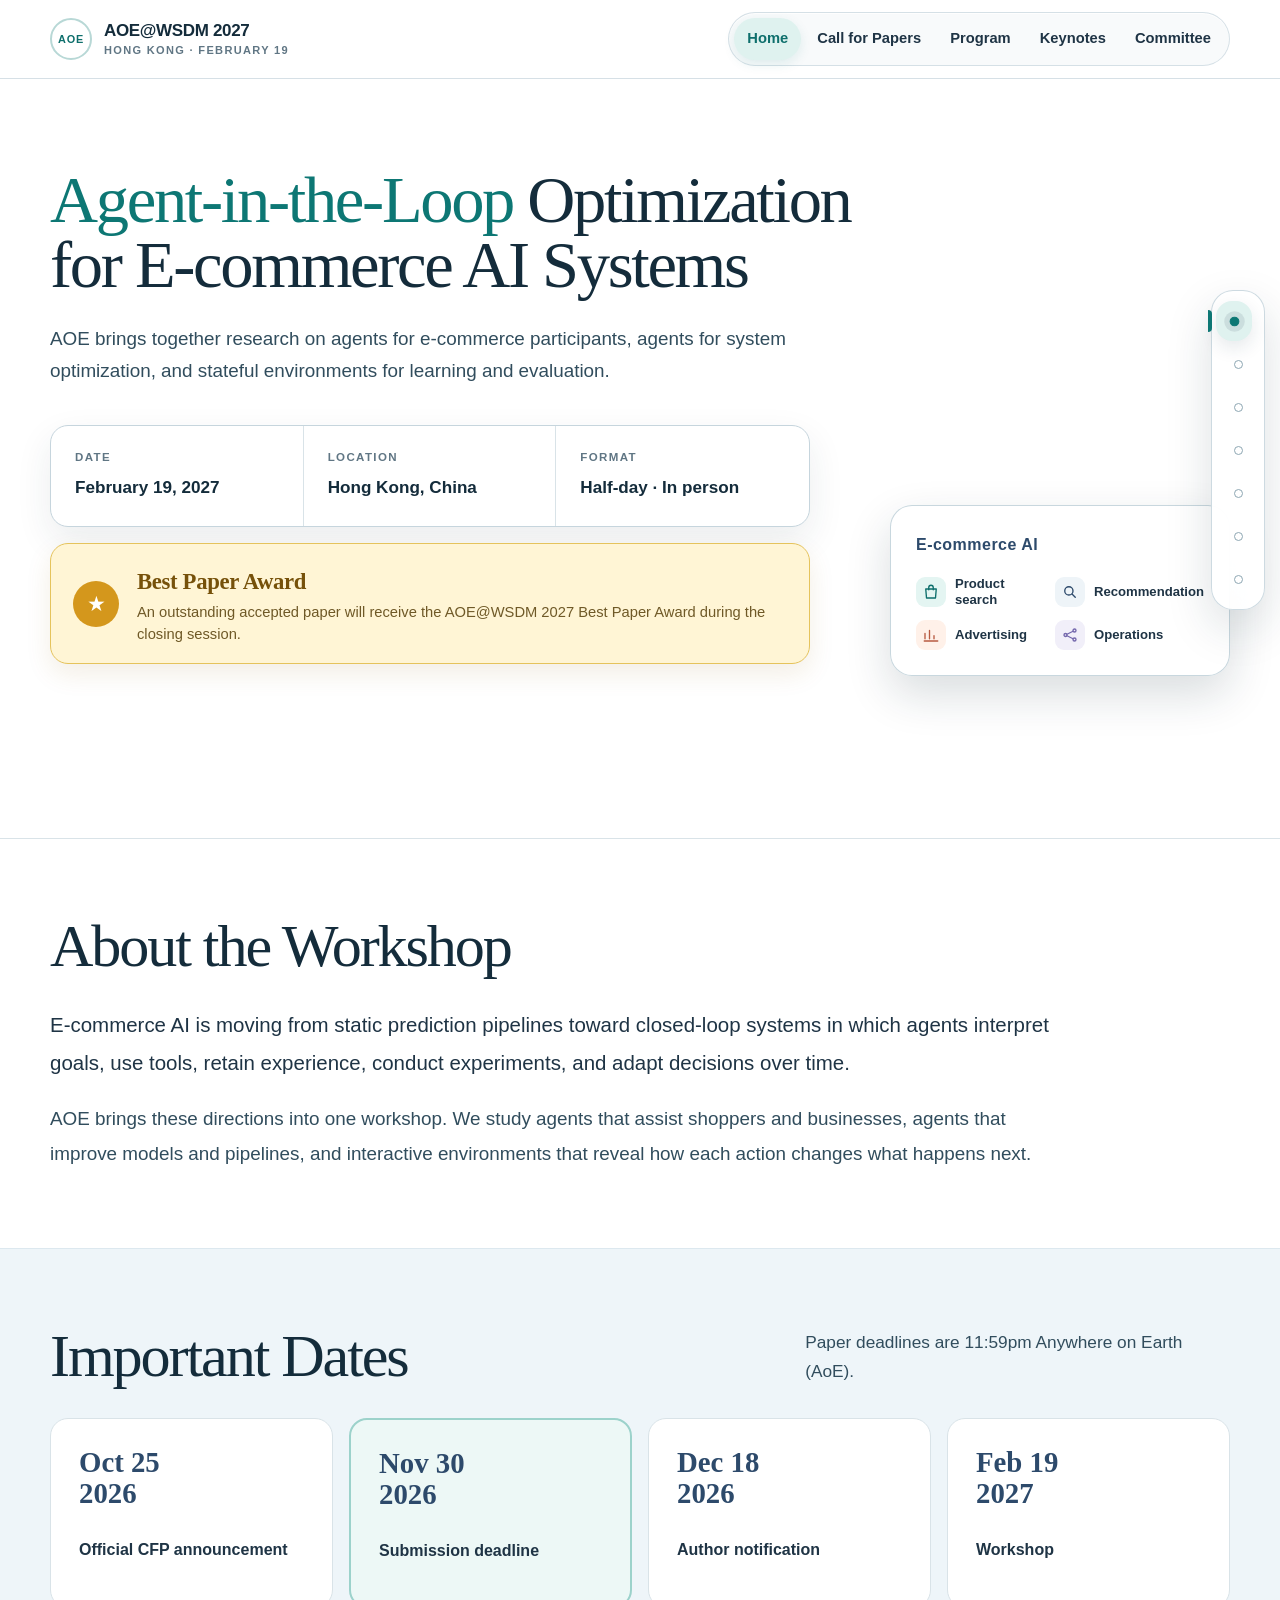
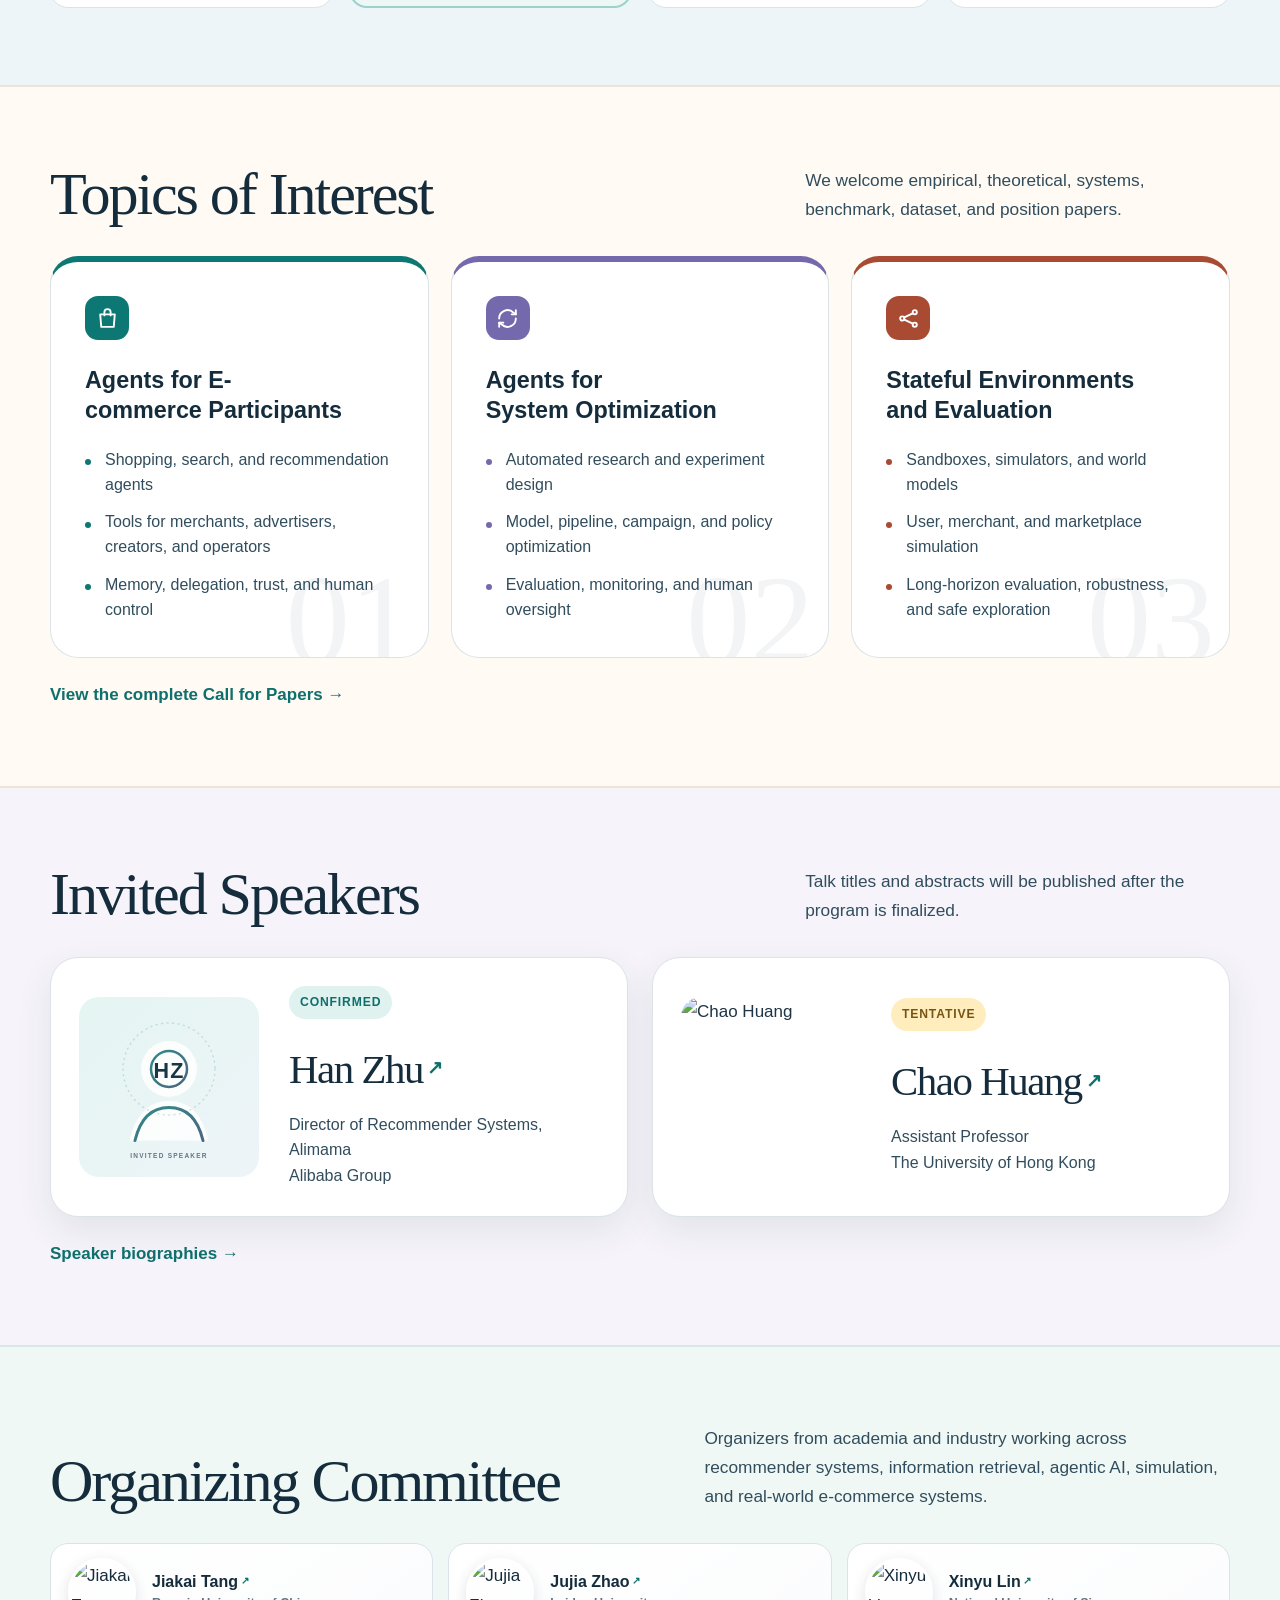
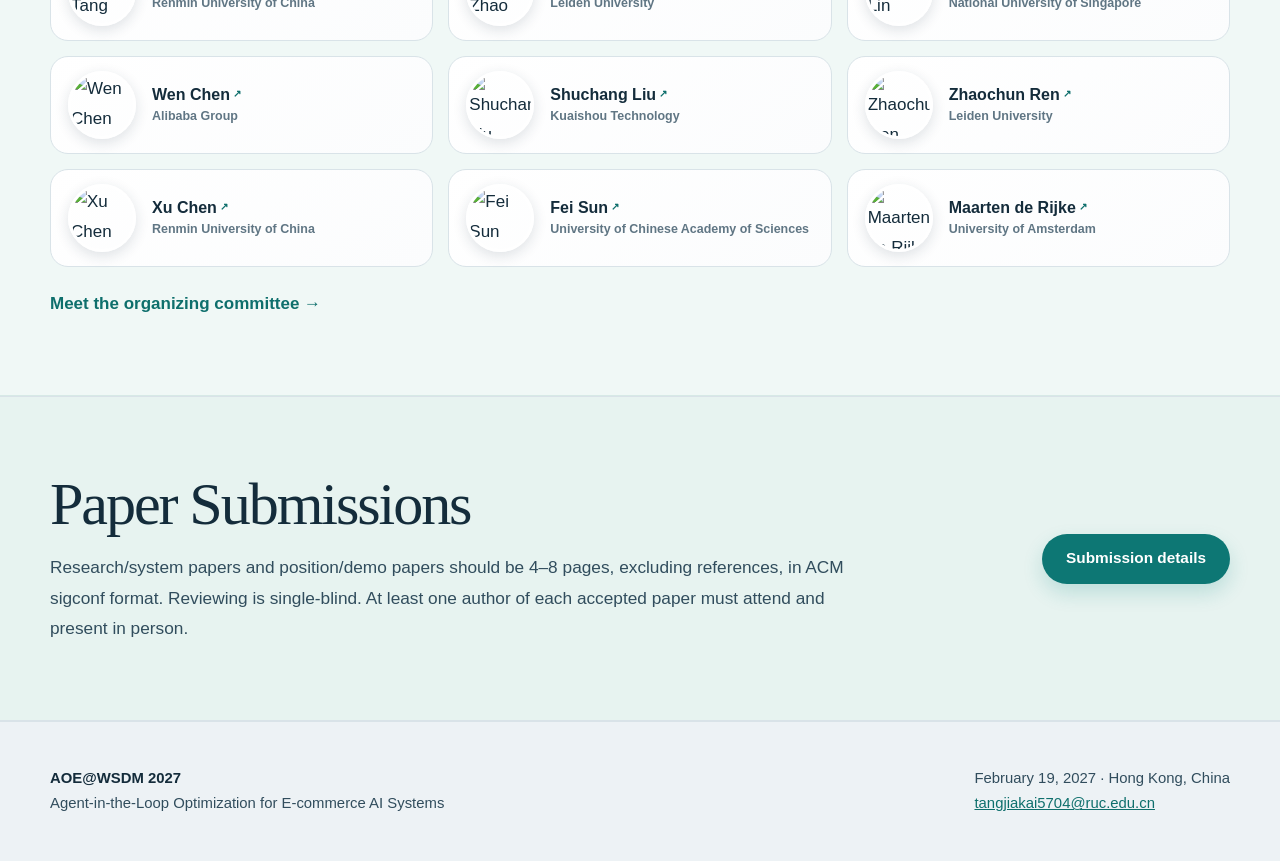
==== commit f48123e0: "Refine homepage section rhythm and color" ====
--- a/index.html
+++ b/index.html
@@ -9,7 +9,7 @@
 <link rel="icon" type="image/svg+xml" href="assets/favicon.svg">
 <link href="assets/style.css" rel="stylesheet"/>
 </head>
-<body>
+<body class="home-page">
 <a class="skip-link" href="#main">Skip to content</a>
 <header class="site-header">
 <div class="container header-inner">
@@ -29,7 +29,6 @@
 </div>
 </header>
 <nav aria-label="Homepage sections" class="section-rail">
-<span class="section-rail-title">On this page</span>
 <a class="is-active" data-section-link="overview" href="#overview"><span>Overview</span><i aria-hidden="true"></i></a>
 <a data-section-link="about" href="#about"><span>About</span><i aria-hidden="true"></i></a>
 <a data-section-link="dates" href="#dates"><span>Dates</span><i aria-hidden="true"></i></a>
@@ -78,7 +77,7 @@
 </div>
 </div>
 </section>
-<section class="section" id="dates">
+<section class="section section-blue" id="dates">
 <div class="container">
 <div class="section-head" data-reveal="">
 <div><h2>Important Dates</h2></div>
@@ -92,7 +91,7 @@
 </div>
 </div>
 </section>
-<section class="section section-white" id="topics">
+<section class="section section-warm" id="topics">
 <div class="container">
 <div class="section-head" data-reveal="">
 <div><h2>Topics of Interest</h2></div>
@@ -106,7 +105,7 @@
 <p class="section-link" data-reveal=""><a href="cfp.html">View the complete Call for Papers →</a></p>
 </div>
 </section>
-<section class="section" id="speakers">
+<section class="section section-lilac" id="speakers">
 <div class="container">
 <div class="section-head" data-reveal="">
 <div><h2>Invited Speakers</h2></div>
@@ -119,11 +118,11 @@
 <p class="section-link" data-reveal=""><a href="keynotes.html">Speaker biographies →</a></p>
 </div>
 </section>
-<section class="section section-white" id="organizers">
+<section class="section section-teal-wash" id="organizers">
 <div class="container">
 <div class="section-head" data-reveal="">
 <div><h2>Organizing Committee</h2></div>
-<p class="lead">A team spanning academia and industry across recommendation, information retrieval, agents, and e-commerce AI.</p>
+<p class="lead">Organizers from academia and industry working across recommender systems, information retrieval, agentic AI, simulation, and real-world e-commerce systems.</p>
 </div>
 <div class="home-organizers" data-reveal="">
 <a class="organizer-mini" href="https://scholar.google.com/citations?user=7kB-4sEAAAAJ&amp;hl=en" rel="noopener" target="_blank"><img alt="Jiakai Tang" height="640" loading="lazy" src="assets/jiakai-tang.webp" width="640"/><span><strong>Jiakai Tang</strong><small>Renmin University of China</small></span></a>
--- a/assets/style.css
+++ b/assets/style.css
@@ -111,7 +111,15 @@
 
 .section { padding: clamp(82px, 8vw, 112px) 0; }
 .section-white { background: white; }
-.section-mint { border-block: 1px solid var(--line); background: #eef7f5; }
+.section-blue { border-block: 1px solid #dce8ef; background: #eef5f9; }
+.section-warm { border-block: 1px solid #eee4d8; background: #fffaf3; }
+.section-lilac { border-block: 1px solid #e5e1ef; background: #f6f4fa; }
+.section-teal-wash { border-block: 1px solid #d7e9e6; background: #f0f8f6; }
+.section-mint { border-block: 1px solid var(--line); background: #e7f3f0; }
+.home-page .section { padding: clamp(66px, 6vw, 88px) 0; }
+.home-page .section-head { margin-bottom: 32px; }
+.home-page .section-link { margin-top: 22px; }
+.home-page #organizers .section-head { grid-template-columns: minmax(0, .9fr) minmax(430px, .78fr); gap: 48px; }
 .section-head { display: grid; grid-template-columns: minmax(0, 1fr) minmax(300px, .62fr); align-items: end; gap: 70px; margin-bottom: 42px; }
 .section h2 { margin-bottom: 0; color: var(--ink-strong); font-size: clamp(3.1rem, 4.7vw, 4.55rem); line-height: 1; }
 .lead { margin: 0; color: var(--text); font-size: 1.08rem; line-height: 1.68; }
@@ -253,6 +261,7 @@
   .hero-copy { max-width: 850px; }
   .hero h1 { font-size: clamp(3.4rem, 8vw, 4.5rem); }
   .section-head { grid-template-columns: 1fr; gap: 20px; }
+  .home-page #organizers .section-head { grid-template-columns: 1fr; gap: 20px; }
   .date-grid { grid-template-columns: repeat(2, 1fr); }
   .loop-grid { grid-template-columns: 1fr; }
   .loop-card { min-height: 0; }
@@ -336,6 +345,8 @@
   .date-item span { margin-top: 0; font-size: .96rem; }
   .page-hero { padding: 56px 0; }
   .section { padding: 66px 0; }
+  .home-page .section { padding: 54px 0; }
+  .home-page .section-head { margin-bottom: 26px; }
 }
 
 /* Homepage scroll-following section navigation. */
@@ -343,32 +354,86 @@
 .section-rail {
   position: fixed;
   top: 50%;
-  right: max(18px, calc((100vw - 1480px) / 2));
+  right: max(18px, calc((100vw - 1180px) / 2 - 198px));
   z-index: 32;
   display: grid;
-  width: 132px;
-  padding: 13px 10px 12px;
+  gap: 3px;
+  width: 174px;
+  padding: 12px;
   transform: translateY(-50%);
-  border: 1px solid rgba(198,213,221,.82);
-  border-radius: 20px;
-  background: rgba(255,255,255,.86);
-  -webkit-backdrop-filter: blur(16px) saturate(145%);
-  backdrop-filter: blur(16px) saturate(145%);
-  box-shadow: 0 14px 34px rgba(20,44,59,.13);
-}
-.section-rail-title { padding: 0 8px 8px; color: var(--muted); font-size: .61rem; font-weight: 850; letter-spacing: .13em; text-transform: uppercase; }
-.section-rail a { position: relative; display: flex; align-items: center; justify-content: space-between; gap: 8px; min-height: 34px; padding: 7px 8px; border-radius: 11px; color: var(--muted); text-decoration: none; font-size: .75rem; font-weight: 750; line-height: 1; transition: color .18s ease, background .18s ease, transform .18s ease; }
-.section-rail a:hover, .section-rail a:focus-visible { color: var(--teal-dark); background: rgba(228,245,242,.62); }
-.section-rail a.is-active { color: var(--teal-dark); background: var(--teal-soft); transform: translateX(-2px); }
-.section-rail i { width: 7px; height: 7px; flex: 0 0 auto; border: 1.5px solid #92a9b4; border-radius: 50%; background: white; transition: border-color .18s ease, background .18s ease, box-shadow .18s ease, transform .18s ease; }
-.section-rail a.is-active i { border-color: var(--teal); background: var(--teal); box-shadow: 0 0 0 4px rgba(13,119,116,.13); transform: scale(1.08); }
-
-@media (max-width: 1380px) {
-  .section-rail { right: 14px; width: 46px; padding: 10px 7px; border-radius: 17px; }
-  .section-rail-title, .section-rail a span { position: absolute; width: 1px; height: 1px; overflow: hidden; clip-path: inset(50%); white-space: nowrap; }
-  .section-rail a { justify-content: center; min-height: 34px; padding: 7px; }
-  .section-rail a::before { content: attr(data-section-link); position: absolute; right: calc(100% + 10px); padding: 7px 9px; border-radius: 8px; color: white; background: var(--ink-strong); box-shadow: var(--shadow); font-size: .7rem; text-transform: capitalize; opacity: 0; pointer-events: none; transform: translateX(5px); transition: opacity .16s ease, transform .16s ease; }
-  .section-rail a:hover::before, .section-rail a:focus-visible::before { opacity: 1; transform: none; }
+  border: 1px solid rgba(198,213,221,.88);
+  border-radius: 28px;
+  background: rgba(255,255,255,.9);
+  -webkit-backdrop-filter: blur(18px) saturate(150%);
+  backdrop-filter: blur(18px) saturate(150%);
+  box-shadow: 0 18px 46px rgba(20,44,59,.15);
+}
+.section-rail a {
+  --rail-accent: var(--teal);
+  --rail-soft: #dff2ef;
+  position: relative;
+  display: flex;
+  align-items: center;
+  justify-content: space-between;
+  gap: 14px;
+  min-height: 44px;
+  padding: 0 14px 0 16px;
+  border-radius: 16px;
+  color: #536d7b;
+  text-decoration: none;
+  font-size: .84rem;
+  font-weight: 760;
+  line-height: 1;
+  transition: color .18s ease, background .18s ease, box-shadow .18s ease, transform .18s ease;
+}
+.section-rail a:hover, .section-rail a:focus-visible {
+  color: var(--teal-dark);
+  background: rgba(228,245,242,.58);
+  transform: translateX(-2px);
+}
+.section-rail a[data-section-link="dates"] { --rail-accent: #4e91bd; --rail-soft: #e8f2f8; }
+.section-rail a[data-section-link="topics"] { --rail-accent: #b76845; --rail-soft: #fff0e7; }
+.section-rail a[data-section-link="speakers"] { --rail-accent: #7569ad; --rail-soft: #efedf8; }
+.section-rail a[data-section-link="organizers"] { --rail-accent: #168b87; --rail-soft: #e2f4f1; }
+.section-rail a[data-section-link="submission"] { --rail-accent: #c48c1c; --rail-soft: #fff3cf; }
+.section-rail a.is-active {
+  color: var(--ink-strong);
+  background: var(--rail-soft);
+  box-shadow: 0 7px 18px rgba(31,52,69,.11);
+  transform: translateX(-4px);
+}
+.section-rail a.is-active::before {
+  content: "";
+  position: absolute;
+  left: 0;
+  width: 4px;
+  height: 22px;
+  border-radius: 0 5px 5px 0;
+  background: var(--rail-accent);
+}
+.section-rail i {
+  width: 9px;
+  height: 9px;
+  flex: 0 0 auto;
+  border: 1.5px solid #8da6b2;
+  border-radius: 50%;
+  background: white;
+  transition: border-color .18s ease, background .18s ease, box-shadow .18s ease, transform .18s ease;
+}
+.section-rail a.is-active i {
+  border-color: var(--rail-accent);
+  background: var(--rail-accent);
+  box-shadow: 0 0 0 5px rgba(31,52,69,.10);
+  transform: scale(1.08);
+}
+
+@media (max-width: 1580px) {
+  .section-rail { right: 15px; width: 54px; padding: 10px 8px; border-radius: 22px; }
+  .section-rail a span { position: absolute; width: 1px; height: 1px; overflow: hidden; clip-path: inset(50%); white-space: nowrap; }
+  .section-rail a { justify-content: center; min-height: 40px; padding: 8px; }
+  .section-rail a.is-active::before { left: -8px; }
+  .section-rail a::after { content: attr(data-section-link); position: absolute; right: calc(100% + 13px); padding: 8px 11px; border-radius: 9px; color: white; background: var(--ink-strong); box-shadow: var(--shadow); font-size: .75rem; text-transform: capitalize; opacity: 0; pointer-events: none; transform: translateX(6px); transition: opacity .16s ease, transform .16s ease; }
+  .section-rail a:hover::after, .section-rail a:focus-visible::after { opacity: 1; transform: none; }
 }
 
 @media (max-width: 1080px) {
